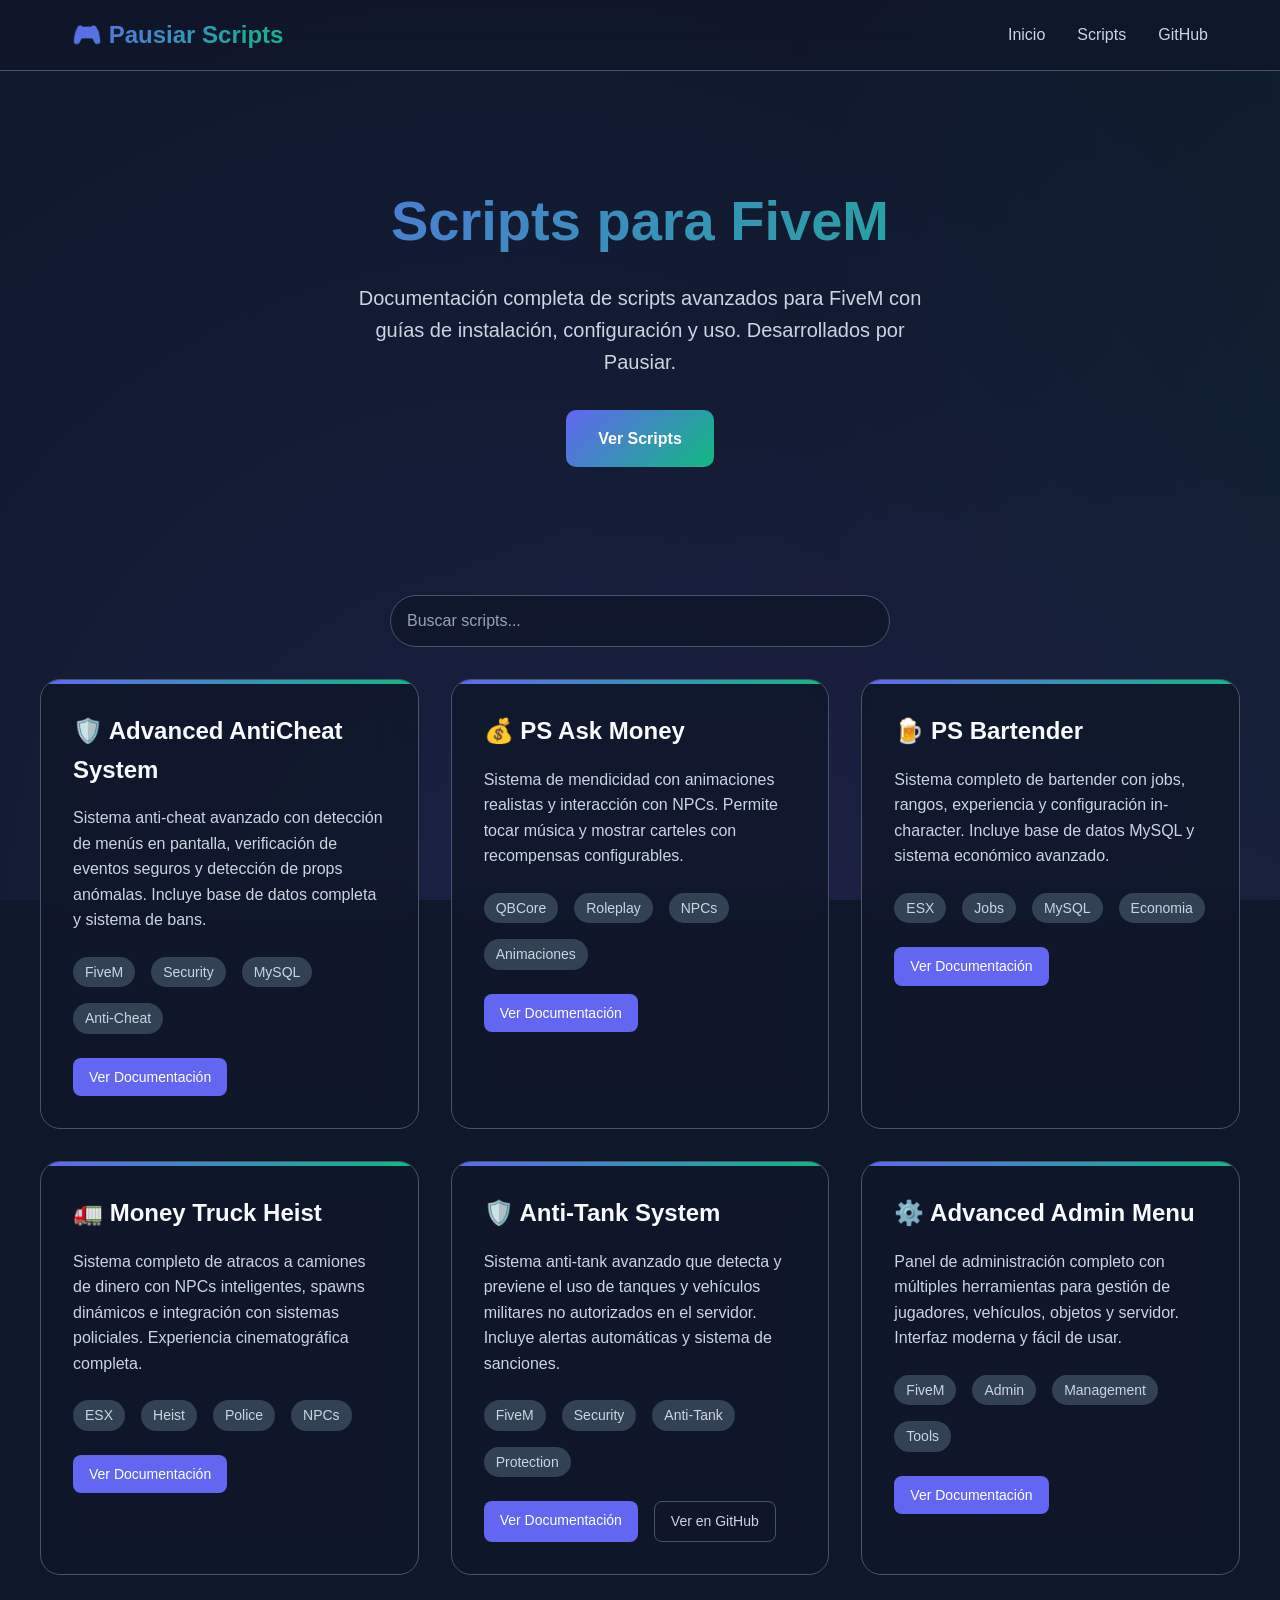
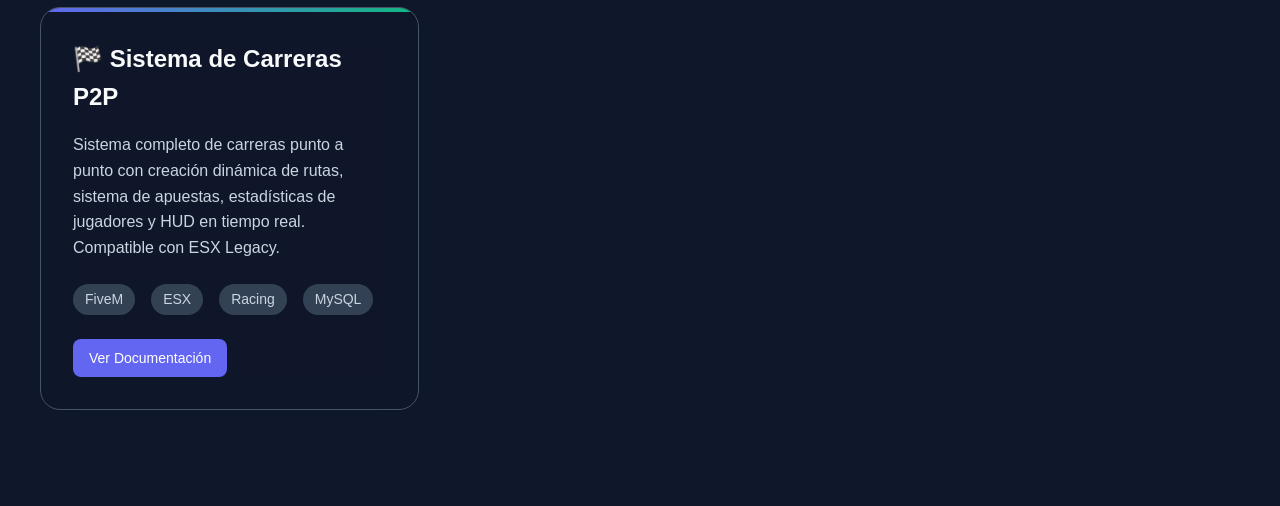
==== index.html @ 1ea971ee "Update index.html" ====
<!DOCTYPE html>
<html lang="es">
<head>
    <meta charset="UTF-8">
    <meta name="viewport" content="width=device-width, initial-scale=1.0">
    <title>Pausiar Scripts - Documentación</title>
    <style>
        * {
            margin: 0;
            padding: 0;
            box-sizing: border-box;
        }

        :root {
            --primary: #6366f1;
            --primary-dark: #4f46e5;
            --secondary: #10b981;
            --dark: #0f172a;
            --dark-secondary: #1e293b;
            --dark-tertiary: #334155;
            --text-primary: #f8fafc;
            --text-secondary: #cbd5e1;
            --text-muted: #94a3b8;
            --border: #475569;
            --glass-bg: rgba(15, 23, 42, 0.8);
            --gradient: linear-gradient(135deg, var(--primary), var(--secondary));
        }

        body {
            font-family: 'Inter', -apple-system, BlinkMacSystemFont, sans-serif;
            background: var(--dark);
            color: var(--text-primary);
            line-height: 1.6;
            overflow-x: hidden;
        }

        .bg-animation {
            position: fixed;
            top: 0;
            left: 0;
            width: 100%;
            height: 100%;
            z-index: -1;
            background: var(--dark);
            overflow: hidden;
        }

        .bg-animation::before {
            content: '';
            position: absolute;
            width: 200%;
            height: 200%;
            background: radial-gradient(circle at 20% 50%, rgba(99, 102, 241, 0.1) 0%, transparent 50%),
                        radial-gradient(circle at 80% 20%, rgba(16, 185, 129, 0.1) 0%, transparent 50%),
                        radial-gradient(circle at 40% 80%, rgba(168, 85, 247, 0.1) 0%, transparent 50%);
            animation: float 20s ease-in-out infinite;
        }

        @keyframes float {
            0%, 100% { transform: translateY(0px) rotate(0deg); }
            50% { transform: translateY(-20px) rotate(180deg); }
        }

        .header {
            position: fixed;
            top: 0;
            left: 0;
            right: 0;
            background: var(--glass-bg);
            backdrop-filter: blur(20px);
            border-bottom: 1px solid var(--border);
            z-index: 1000;
            padding: 1rem 0;
        }

        .nav {
            max-width: 1200px;
            margin: 0 auto;
            display: flex;
            justify-content: space-between;
            align-items: center;
            padding: 0 2rem;
        }

        .logo {
            font-size: 1.5rem;
            font-weight: 700;
            background: var(--gradient);
            -webkit-background-clip: text;
            -webkit-text-fill-color: transparent;
            background-clip: text;
        }

        .nav-links {
            display: flex;
            gap: 2rem;
            list-style: none;
        }

        .nav-links a {
            color: var(--text-secondary);
            text-decoration: none;
            transition: color 0.3s ease;
            position: relative;
        }

        .nav-links a:hover {
            color: var(--text-primary);
        }

        .nav-links a::after {
            content: '';
            position: absolute;
            bottom: -5px;
            left: 0;
            width: 0;
            height: 2px;
            background: var(--gradient);
            transition: width 0.3s ease;
        }

        .nav-links a:hover::after {
            width: 100%;
        }

        .main {
            margin-top: 80px;
            padding: 2rem;
        }

        .container {
            max-width: 1200px;
            margin: 0 auto;
        }

        .hero {
            text-align: center;
            padding: 4rem 0;
            margin-bottom: 4rem;
        }

        .hero h1 {
            font-size: 3.5rem;
            font-weight: 800;
            margin-bottom: 1rem;
            background: var(--gradient);
            -webkit-background-clip: text;
            -webkit-text-fill-color: transparent;
            background-clip: text;
            animation: fadeInUp 1s ease;
        }

        .hero p {
            font-size: 1.25rem;
            color: var(--text-secondary);
            max-width: 600px;
            margin: 0 auto 2rem;
            animation: fadeInUp 1s ease 0.2s both;
        }

        .cta-button {
            display: inline-block;
            padding: 1rem 2rem;
            background: var(--gradient);
            color: white;
            text-decoration: none;
            border-radius: 10px;
            font-weight: 600;
            transition: transform 0.3s ease, box-shadow 0.3s ease;
            animation: fadeInUp 1s ease 0.4s both;
        }

        .cta-button:hover {
            transform: translateY(-2px);
            box-shadow: 0 20px 40px rgba(99, 102, 241, 0.3);
        }

        @keyframes fadeInUp {
            from {
                opacity: 0;
                transform: translateY(30px);
            }
            to {
                opacity: 1;
                transform: translateY(0);
            }
        }

        .search-container {
            margin: 2rem 0;
            display: flex;
            justify-content: center;
        }

        .search-box {
            width: 100%;
            max-width: 500px;
            padding: 1rem;
            background: var(--glass-bg);
            border: 1px solid var(--border);
            border-radius: 50px;
            color: var(--text-primary);
            font-size: 1rem;
            backdrop-filter: blur(20px);
        }

        .search-box::placeholder {
            color: var(--text-muted);
        }

        .search-box:focus {
            outline: none;
            border-color: var(--primary);
            box-shadow: 0 0 0 3px rgba(99, 102, 241, 0.1);
        }

        .scripts-grid {
            display: grid;
            grid-template-columns: repeat(auto-fit, minmax(350px, 1fr));
            gap: 2rem;
            margin-bottom: 4rem;
        }

        .script-card {
            background: var(--glass-bg);
            backdrop-filter: blur(20px);
            border: 1px solid var(--border);
            border-radius: 20px;
            padding: 2rem;
            transition: transform 0.3s ease, box-shadow 0.3s ease;
            position: relative;
            overflow: hidden;
        }

        .script-card::before {
            content: '';
            position: absolute;
            top: 0;
            left: 0;
            right: 0;
            height: 4px;
            background: var(--gradient);
        }

        .script-card:hover {
            transform: translateY(-10px);
            box-shadow: 0 25px 50px rgba(0, 0, 0, 0.3);
        }

        .script-card h3 {
            font-size: 1.5rem;
            margin-bottom: 1rem;
            color: var(--text-primary);
        }

        .script-card p {
            color: var(--text-secondary);
            margin-bottom: 1.5rem;
        }

        .script-meta {
            display: flex;
            gap: 1rem;
            margin-bottom: 1.5rem;
            flex-wrap: wrap;
        }

        .tag {
            padding: 0.25rem 0.75rem;
            background: var(--dark-tertiary);
            color: var(--text-secondary);
            border-radius: 20px;
            font-size: 0.875rem;
        }

        .script-actions {
            display: flex;
            gap: 1rem;
            flex-wrap: wrap;
        }

        .btn {
            padding: 0.5rem 1rem;
            border-radius: 8px;
            text-decoration: none;
            font-weight: 500;
            transition: all 0.3s ease;
            border: none;
            cursor: pointer;
            font-size: 0.875rem;
            text-align: center;
        }

        .btn-primary {
            background: var(--primary);
            color: white;
        }

        .btn-primary:hover {
            background: var(--primary-dark);
        }

        .btn-secondary {
            background: transparent;
            color: var(--text-secondary);
            border: 1px solid var(--border);
        }

        .btn-secondary:hover {
            background: var(--dark-tertiary);
            color: var(--text-primary);
        }

        @media (max-width: 768px) {
            .nav-links {
                display: none;
            }
            
            .hero h1 {
                font-size: 2.5rem;
            }
            
            .scripts-grid {
                grid-template-columns: 1fr;
            }
            
            .script-actions {
                flex-direction: column;
            }
        }
    </style>
</head>
<body>
    <div class="bg-animation"></div>
    
    <header class="header">
        <nav class="nav">
            <div class="logo">🎮 Pausiar Scripts</div>
            <ul class="nav-links">
                <li><a href="#inicio">Inicio</a></li>
                <li><a href="#scripts">Scripts</a></li>
                <li><a href="https://github.com/Pausiar">GitHub</a></li>
            </ul>
        </nav>
    </header>

    <main class="main">
        <div class="container">
            <section class="hero" id="inicio">
                <h1>Scripts para FiveM</h1>
                <p>Documentación completa de scripts avanzados para FiveM con guías de instalación, configuración y uso. Desarrollados por Pausiar.</p>
                <a href="#scripts" class="cta-button">Ver Scripts</a>
            </section>

            <div class="search-container">
                <input type="text" class="search-box" placeholder="Buscar scripts..." id="searchBox">
            </div>

            <section class="scripts-grid" id="scripts">
                <!-- Advanced AntiCheat -->
                <div class="script-card" data-tags="fivem anticheat security lua">
                    <h3>🛡️ Advanced AntiCheat System</h3>
                    <p>Sistema anti-cheat avanzado con detección de menús en pantalla, verificación de eventos seguros y detección de props anómalas. Incluye base de datos completa y sistema de bans.</p>
                    <div class="script-meta">
                        <span class="tag">FiveM</span>
                        <span class="tag">Security</span>
                        <span class="tag">MySQL</span>
                        <span class="tag">Anti-Cheat</span>
                    </div>
                    <div class="script-actions">
                        <a href="anticheat.html" class="btn btn-primary">Ver Documentación</a>
                    </div>
                </div>

                <!-- PS Ask Money -->
                <div class="script-card" data-tags="fivem qbcore roleplay mendigar">
                    <h3>💰 PS Ask Money</h3>
                    <p>Sistema de mendicidad con animaciones realistas y interacción con NPCs. Permite tocar música y mostrar carteles con recompensas configurables.</p>
                    <div class="script-meta">
                        <span class="tag">QBCore</span>
                        <span class="tag">Roleplay</span>
                        <span class="tag">NPCs</span>
                        <span class="tag">Animaciones</span>
                    </div>
                    <div class="script-actions">
                        <a href="askmoney.html" class="btn btn-primary">Ver Documentación</a>
                    </div>
                </div>

                <!-- PS Bartender -->
                <div class="script-card" data-tags="fivem esx job bartender mysql">
                    <h3>🍺 PS Bartender</h3>
                    <p>Sistema completo de bartender con jobs, rangos, experiencia y configuración in-character. Incluye base de datos MySQL y sistema económico avanzado.</p>
                    <div class="script-meta">
                        <span class="tag">ESX</span>
                        <span class="tag">Jobs</span>
                        <span class="tag">MySQL</span>
                        <span class="tag">Economia</span>
                    </div>
                    <div class="script-actions">
                        <a href="bartender.html" class="btn btn-primary">Ver Documentación</a>
                    </div>
                </div>

                <!-- Money Truck Heist -->
                <div class="script-card" data-tags="fivem esx heist robbery police">
                    <h3>🚛 Money Truck Heist</h3>
                    <p>Sistema completo de atracos a camiones de dinero con NPCs inteligentes, spawns dinámicos e integración con sistemas policiales. Experiencia cinematográfica completa.</p>
                    <div class="script-meta">
                        <span class="tag">ESX</span>
                        <span class="tag">Heist</span>
                        <span class="tag">Police</span>
                        <span class="tag">NPCs</span>
                    </div>
                    <div class="script-actions">
                        <a href="moneytruck.html" class="btn btn-primary">Ver Documentación</a>
                    </div>
                </div>

                <!-- Anti-Tank System -->
                <div class="script-card" data-tags="fivem anticheat tank security">
                    <h3>🛡️ Anti-Tank System</h3>
                    <p>Sistema anti-tank avanzado que detecta y previene el uso de tanques y vehículos militares no autorizados en el servidor. Incluye alertas automáticas y sistema de sanciones.</p>
                    <div class="script-meta">
                        <span class="tag">FiveM</span>
                        <span class="tag">Security</span>
                        <span class="tag">Anti-Tank</span>
                        <span class="tag">Protection</span>
                    </div>
                    <div class="script-actions">
                        <a href="antitank.html" class="btn btn-primary">Ver Documentación</a>
                        <a href="https://github.com/Pausiar/ps_antitank" class="btn btn-secondary">Ver en GitHub</a>
                    </div>
                </div>

                <!-- Admin Menu -->
                <div class="script-card" data-tags="fivem admin menu management">
                    <h3>⚙️ Advanced Admin Menu</h3>
                    <p>Panel de administración completo con múltiples herramientas para gestión de jugadores, vehículos, objetos y servidor. Interfaz moderna y fácil de usar.</p>
                    <div class="script-meta">
                        <span class="tag">FiveM</span>
                        <span class="tag">Admin</span>
                        <span class="tag">Management</span>
                        <span class="tag">Tools</span>
                    </div>
                    <div class="script-actions">
                        <a href="adminmenu.html" class="btn btn-primary">Ver Documentación</a>
                    </div>
                </div>

                <!-- Sistema de Carreras P2P -->
                <div class="script-card" data-tags="fivem carreras racing esx lua mysql">
                    <h3>🏁 Sistema de Carreras P2P</h3>
                    <p>Sistema completo de carreras punto a punto con creación dinámica de rutas, sistema de apuestas, estadísticas de jugadores y HUD en tiempo real. Compatible con ESX Legacy.</p>
                    <div class="script-meta">
                        <span class="tag">FiveM</span>
                        <span class="tag">ESX</span>
                        <span class="tag">Racing</span>
                        <span class="tag">MySQL</span>
                    </div>
                    <div class="script-actions">
                        <a href="race.html" class="btn btn-primary">Ver Documentación</a>
                    </div>
                </div>
            </section>
        </div>
    </main>

    <script>
        // Función de búsqueda
        document.getElementById('searchBox').addEventListener('input', function(e) {
            const searchTerm = e.target.value.toLowerCase();
            const cards = document.querySelectorAll('.script-card');
            
            cards.forEach(card => {
                const title = card.querySelector('h3').textContent.toLowerCase();
                const description = card.querySelector('p').textContent.toLowerCase();
                const tags = card.dataset.tags.toLowerCase();
                
                if (title.includes(searchTerm) || description.includes(searchTerm) || tags.includes(searchTerm)) {
                    card.style.display = 'block';
                } else {
                    card.style.display = 'none';
                }
            });
        });

        // Smooth scrolling para enlaces internos
        document.querySelectorAll('a[href^="#"]').forEach(anchor => {
            anchor.addEventListener('click', function (e) {
                e.preventDefault();
                const target = document.querySelector(this.getAttribute('href'));
                if (target) {
                    target.scrollIntoView({
                        behavior: 'smooth'
                    });
                }
            });
        });
    </script>
</body>
</html>
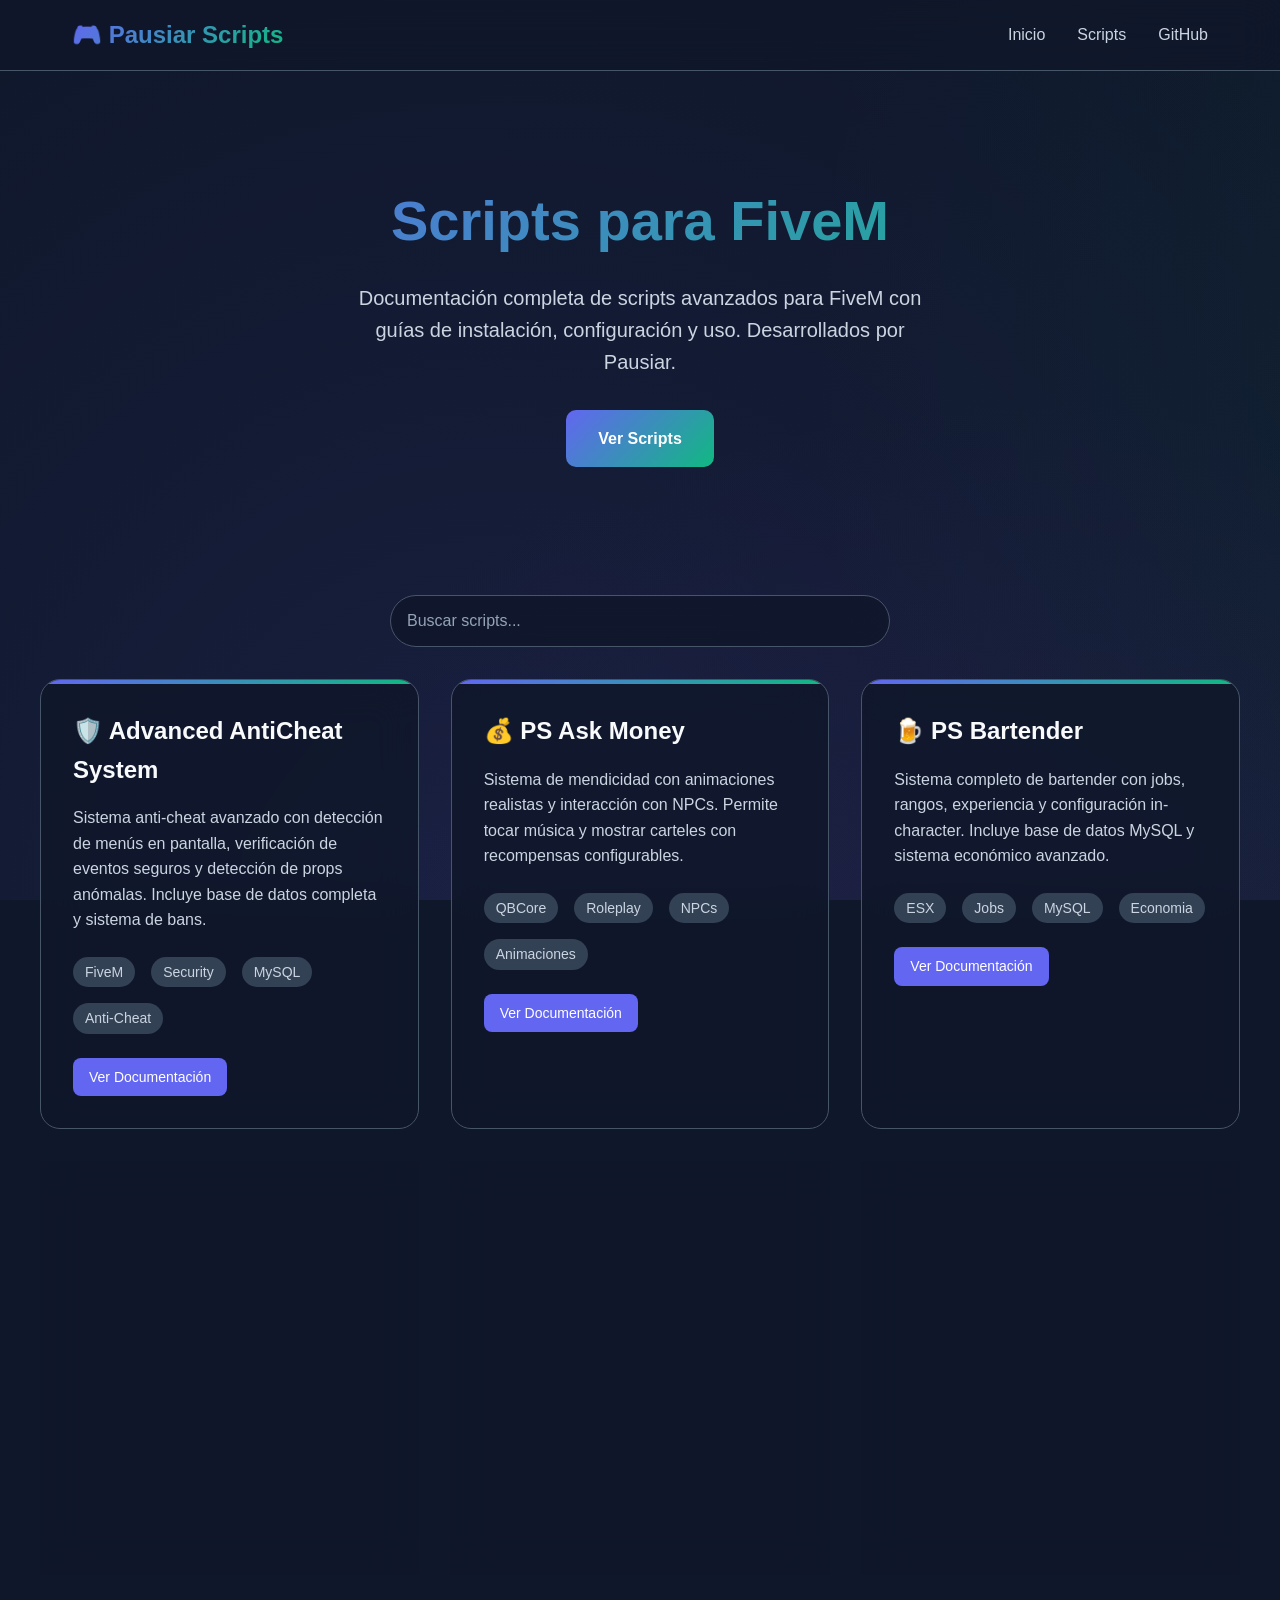
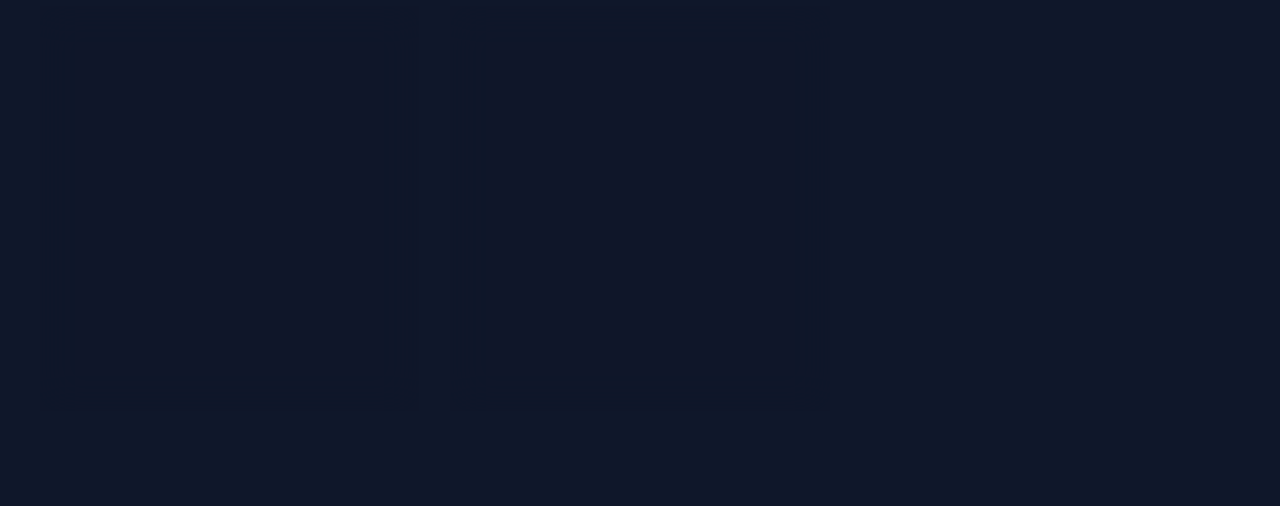
==== commit 3972d420: "Update index.html" ====
--- a/index.html
+++ b/index.html
@@ -414,6 +414,21 @@
                     </div>
                     <div class="script-actions">
                         <a href="moneytruck.html" class="btn btn-primary">Ver Documentación</a>
+                    </div>
+                </div>
+
+                 <!-- Vehicle Rentañ -->
+                <div class="script-card" data-tags="fivem esx heist robbery police">
+                    <h3>🚗 Rental </h3>
+                    <p>Sistema simple de alquiler de vehiculos con sistema para admins</p>
+                    <div class="script-meta">
+                        <span class="tag">ESX</span>
+                        <span class="tag">Rental</span>
+                        <span class="tag">Admin Panel</span>
+                        <span class="tag">NPCs</span>
+                    </div>
+                    <div class="script-actions">
+                        <a href="rental.html" class="btn btn-primary">Ver Documentación</a>
                     </div>
                 </div>
 
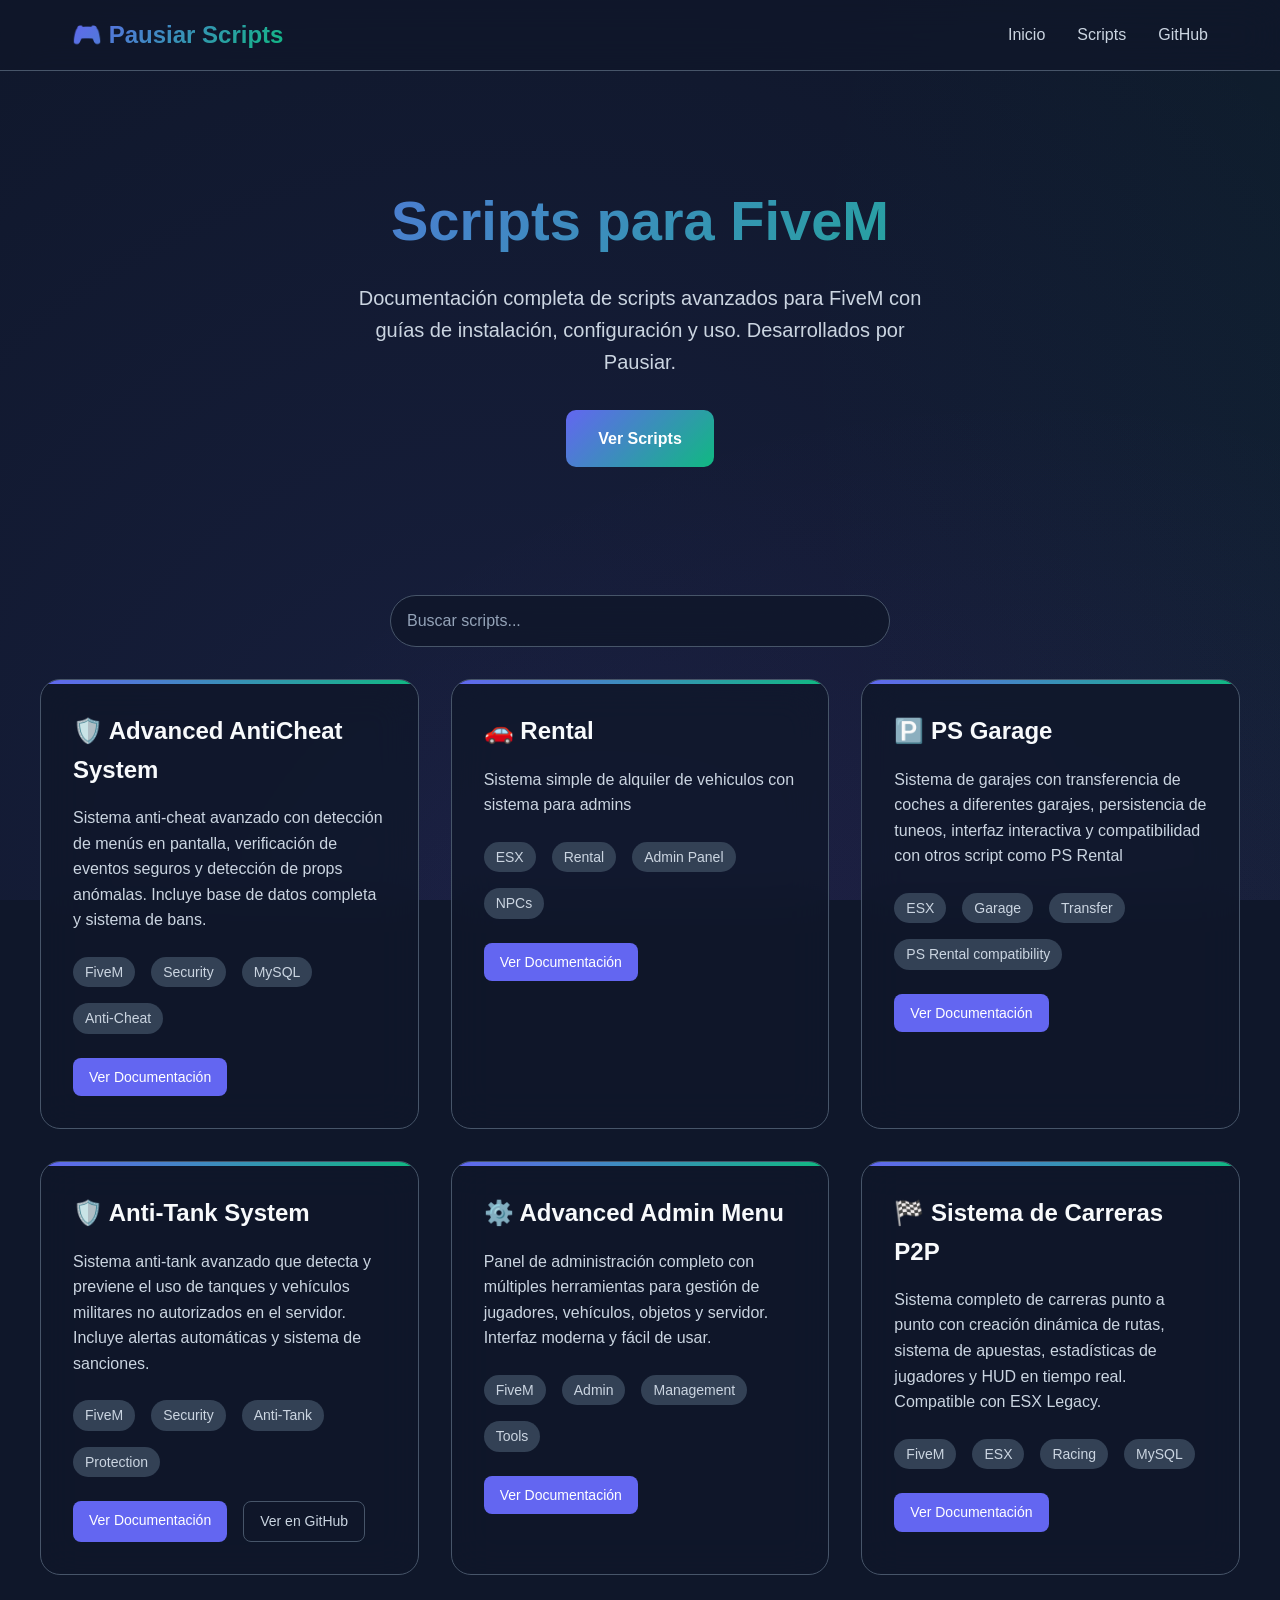
==== commit d00126cc: "Update index.html" ====
--- a/index.html
+++ b/index.html
@@ -372,52 +372,7 @@
                     </div>
                 </div>
 
-                <!-- PS Ask Money -->
-                <div class="script-card" data-tags="fivem qbcore roleplay mendigar">
-                    <h3>💰 PS Ask Money</h3>
-                    <p>Sistema de mendicidad con animaciones realistas y interacción con NPCs. Permite tocar música y mostrar carteles con recompensas configurables.</p>
-                    <div class="script-meta">
-                        <span class="tag">QBCore</span>
-                        <span class="tag">Roleplay</span>
-                        <span class="tag">NPCs</span>
-                        <span class="tag">Animaciones</span>
-                    </div>
-                    <div class="script-actions">
-                        <a href="askmoney.html" class="btn btn-primary">Ver Documentación</a>
-                    </div>
-                </div>
-
-                <!-- PS Bartender -->
-                <div class="script-card" data-tags="fivem esx job bartender mysql">
-                    <h3>🍺 PS Bartender</h3>
-                    <p>Sistema completo de bartender con jobs, rangos, experiencia y configuración in-character. Incluye base de datos MySQL y sistema económico avanzado.</p>
-                    <div class="script-meta">
-                        <span class="tag">ESX</span>
-                        <span class="tag">Jobs</span>
-                        <span class="tag">MySQL</span>
-                        <span class="tag">Economia</span>
-                    </div>
-                    <div class="script-actions">
-                        <a href="bartender.html" class="btn btn-primary">Ver Documentación</a>
-                    </div>
-                </div>
-
-                <!-- Money Truck Heist -->
-                <div class="script-card" data-tags="fivem esx heist robbery police">
-                    <h3>🚛 Money Truck Heist</h3>
-                    <p>Sistema completo de atracos a camiones de dinero con NPCs inteligentes, spawns dinámicos e integración con sistemas policiales. Experiencia cinematográfica completa.</p>
-                    <div class="script-meta">
-                        <span class="tag">ESX</span>
-                        <span class="tag">Heist</span>
-                        <span class="tag">Police</span>
-                        <span class="tag">NPCs</span>
-                    </div>
-                    <div class="script-actions">
-                        <a href="moneytruck.html" class="btn btn-primary">Ver Documentación</a>
-                    </div>
-                </div>
-
-                 <!-- Vehicle Rentañ -->
+                 <!-- Vehicle Rental -->
                 <div class="script-card" data-tags="fivem esx heist robbery police">
                     <h3>🚗 Rental </h3>
                     <p>Sistema simple de alquiler de vehiculos con sistema para admins</p>
@@ -429,6 +384,21 @@
                     </div>
                     <div class="script-actions">
                         <a href="rental.html" class="btn btn-primary">Ver Documentación</a>
+                    </div>
+                </div>
+
+                <!-- Garage -->
+                <div class="script-card" data-tags="fivem esx heist robbery police">
+                    <h3>🅿️ PS Garage </h3>
+                    <p>Sistema de garajes con transferencia de coches a diferentes garajes, persistencia de tuneos, interfaz interactiva y compatibilidad con otros script como PS Rental</p>
+                    <div class="script-meta">
+                        <span class="tag">ESX</span>
+                        <span class="tag">Garage</span>
+                        <span class="tag">Transfer</span>
+                        <span class="tag">PS Rental compatibility</span>
+                    </div>
+                    <div class="script-actions">
+                        <a href="garage.html" class="btn btn-primary">Ver Documentación</a>
                     </div>
                 </div>
 
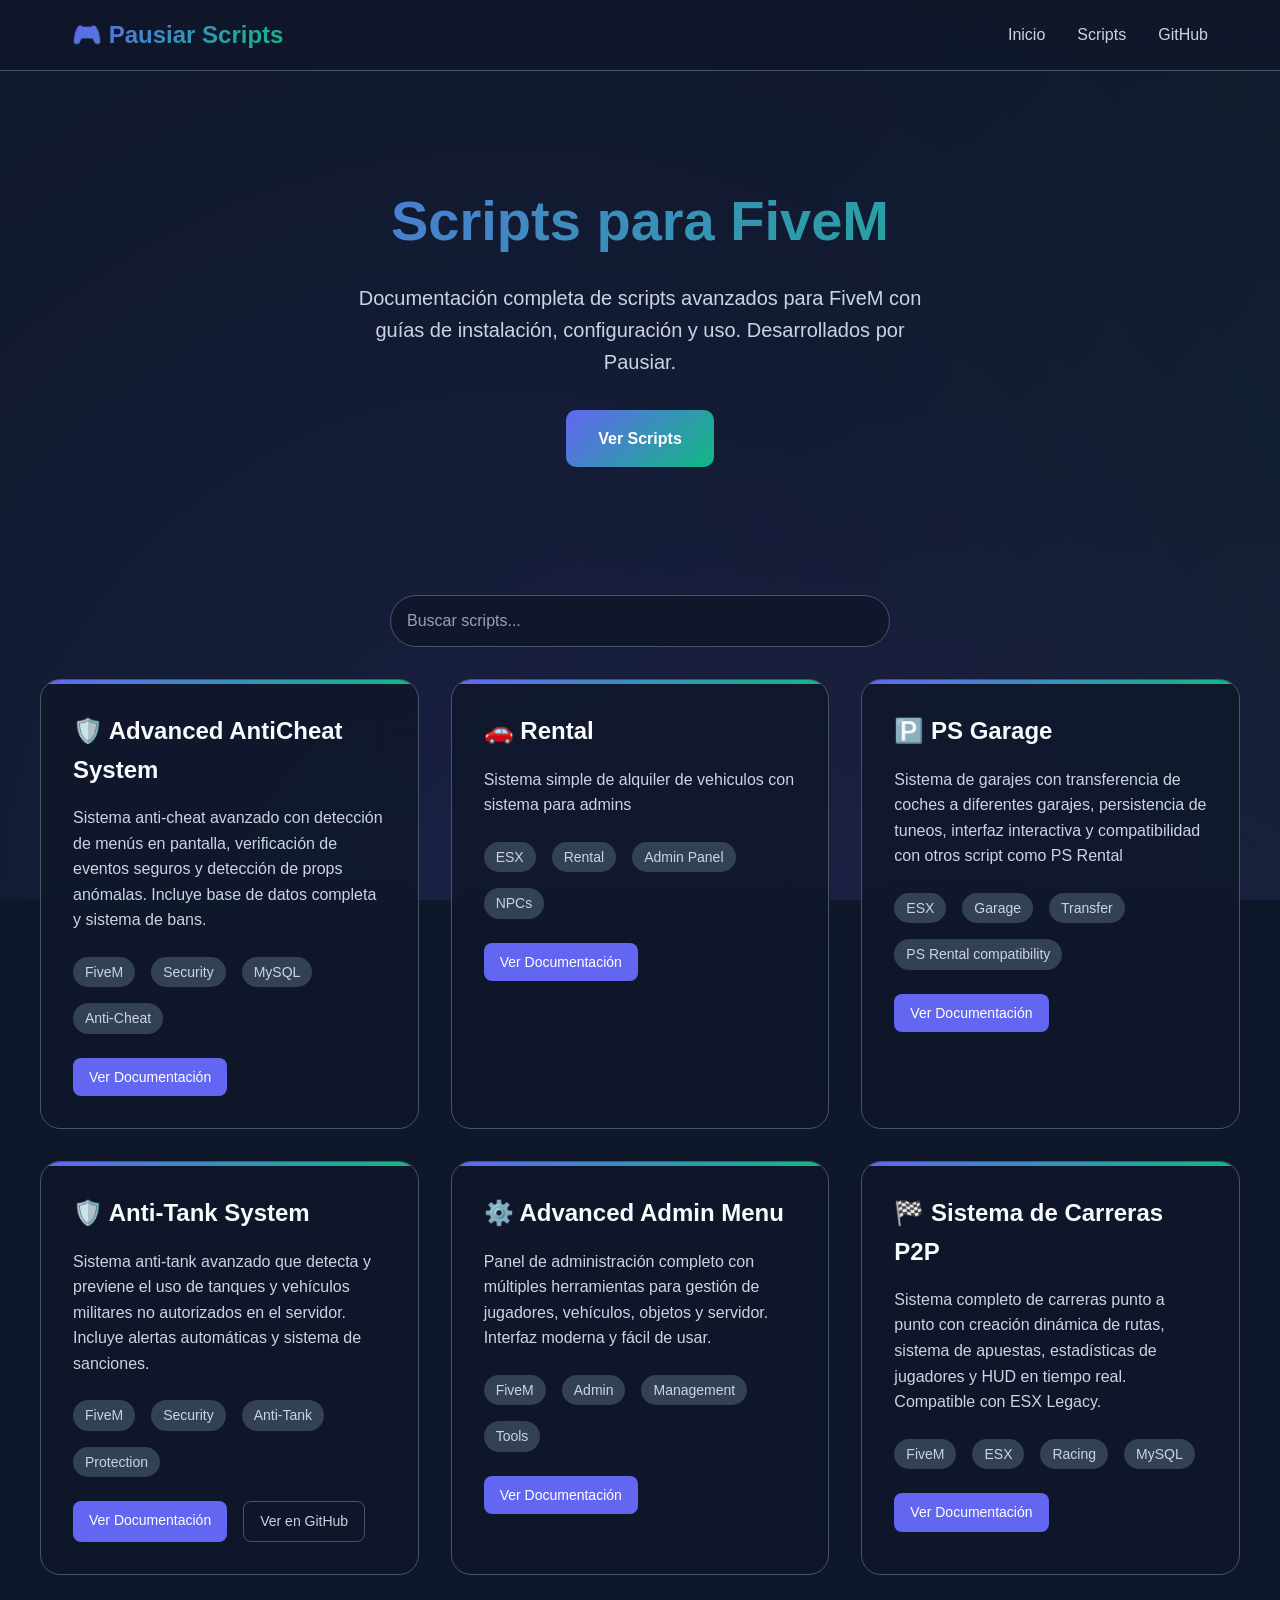
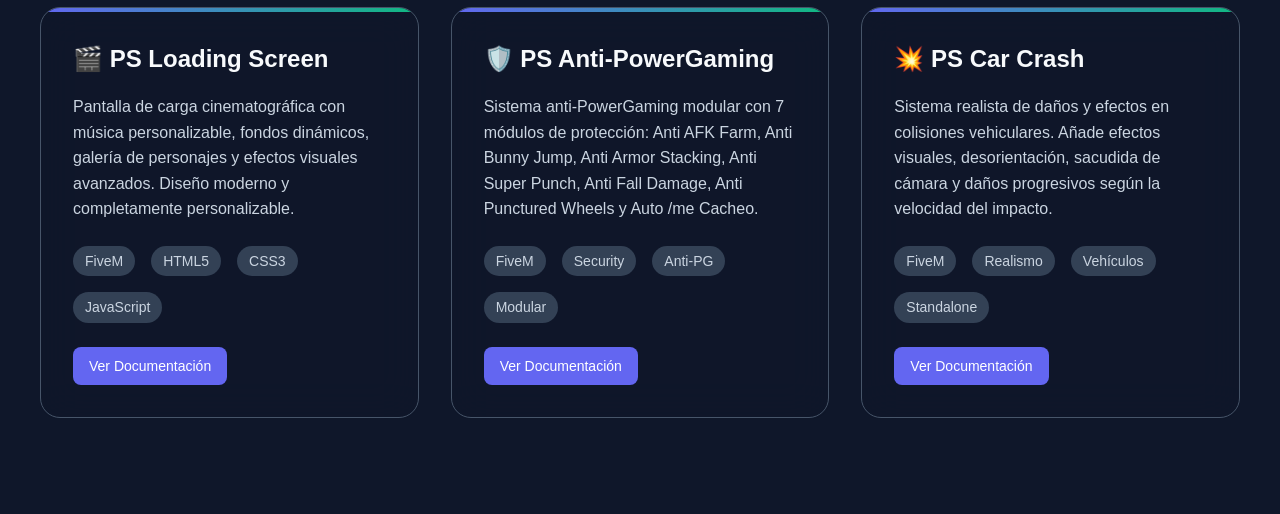
==== commit 1b4b52ad: "Add showcase videos and new scripts documentation: PS Loading Screen, PS Anti-PG, and PS Car Crash" ====
--- a/index.html
+++ b/index.html
@@ -445,6 +445,51 @@
                     </div>
                     <div class="script-actions">
                         <a href="race.html" class="btn btn-primary">Ver Documentación</a>
+                    </div>
+                </div>
+
+                <!-- Loading Screen -->
+                <div class="script-card" data-tags="fivem loading screen ui html css javascript">
+                    <h3>🎬 PS Loading Screen</h3>
+                    <p>Pantalla de carga cinematográfica con música personalizable, fondos dinámicos, galería de personajes y efectos visuales avanzados. Diseño moderno y completamente personalizable.</p>
+                    <div class="script-meta">
+                        <span class="tag">FiveM</span>
+                        <span class="tag">HTML5</span>
+                        <span class="tag">CSS3</span>
+                        <span class="tag">JavaScript</span>
+                    </div>
+                    <div class="script-actions">
+                        <a href="loadingscreen.html" class="btn btn-primary">Ver Documentación</a>
+                    </div>
+                </div>
+
+                <!-- Anti-PG System -->
+                <div class="script-card" data-tags="fivem antipg powergaming security anticheat protection">
+                    <h3>🛡️ PS Anti-PowerGaming</h3>
+                    <p>Sistema anti-PowerGaming modular con 7 módulos de protección: Anti AFK Farm, Anti Bunny Jump, Anti Armor Stacking, Anti Super Punch, Anti Fall Damage, Anti Punctured Wheels y Auto /me Cacheo.</p>
+                    <div class="script-meta">
+                        <span class="tag">FiveM</span>
+                        <span class="tag">Security</span>
+                        <span class="tag">Anti-PG</span>
+                        <span class="tag">Modular</span>
+                    </div>
+                    <div class="script-actions">
+                        <a href="antipg.html" class="btn btn-primary">Ver Documentación</a>
+                    </div>
+                </div>
+
+                <!-- Car Crash System -->
+                <div class="script-card" data-tags="fivem carcrash collision damage realistic vehicle">
+                    <h3>💥 PS Car Crash</h3>
+                    <p>Sistema realista de daños y efectos en colisiones vehiculares. Añade efectos visuales, desorientación, sacudida de cámara y daños progresivos según la velocidad del impacto.</p>
+                    <div class="script-meta">
+                        <span class="tag">FiveM</span>
+                        <span class="tag">Realismo</span>
+                        <span class="tag">Vehículos</span>
+                        <span class="tag">Standalone</span>
+                    </div>
+                    <div class="script-actions">
+                        <a href="carcrash.html" class="btn btn-primary">Ver Documentación</a>
                     </div>
                 </div>
             </section>
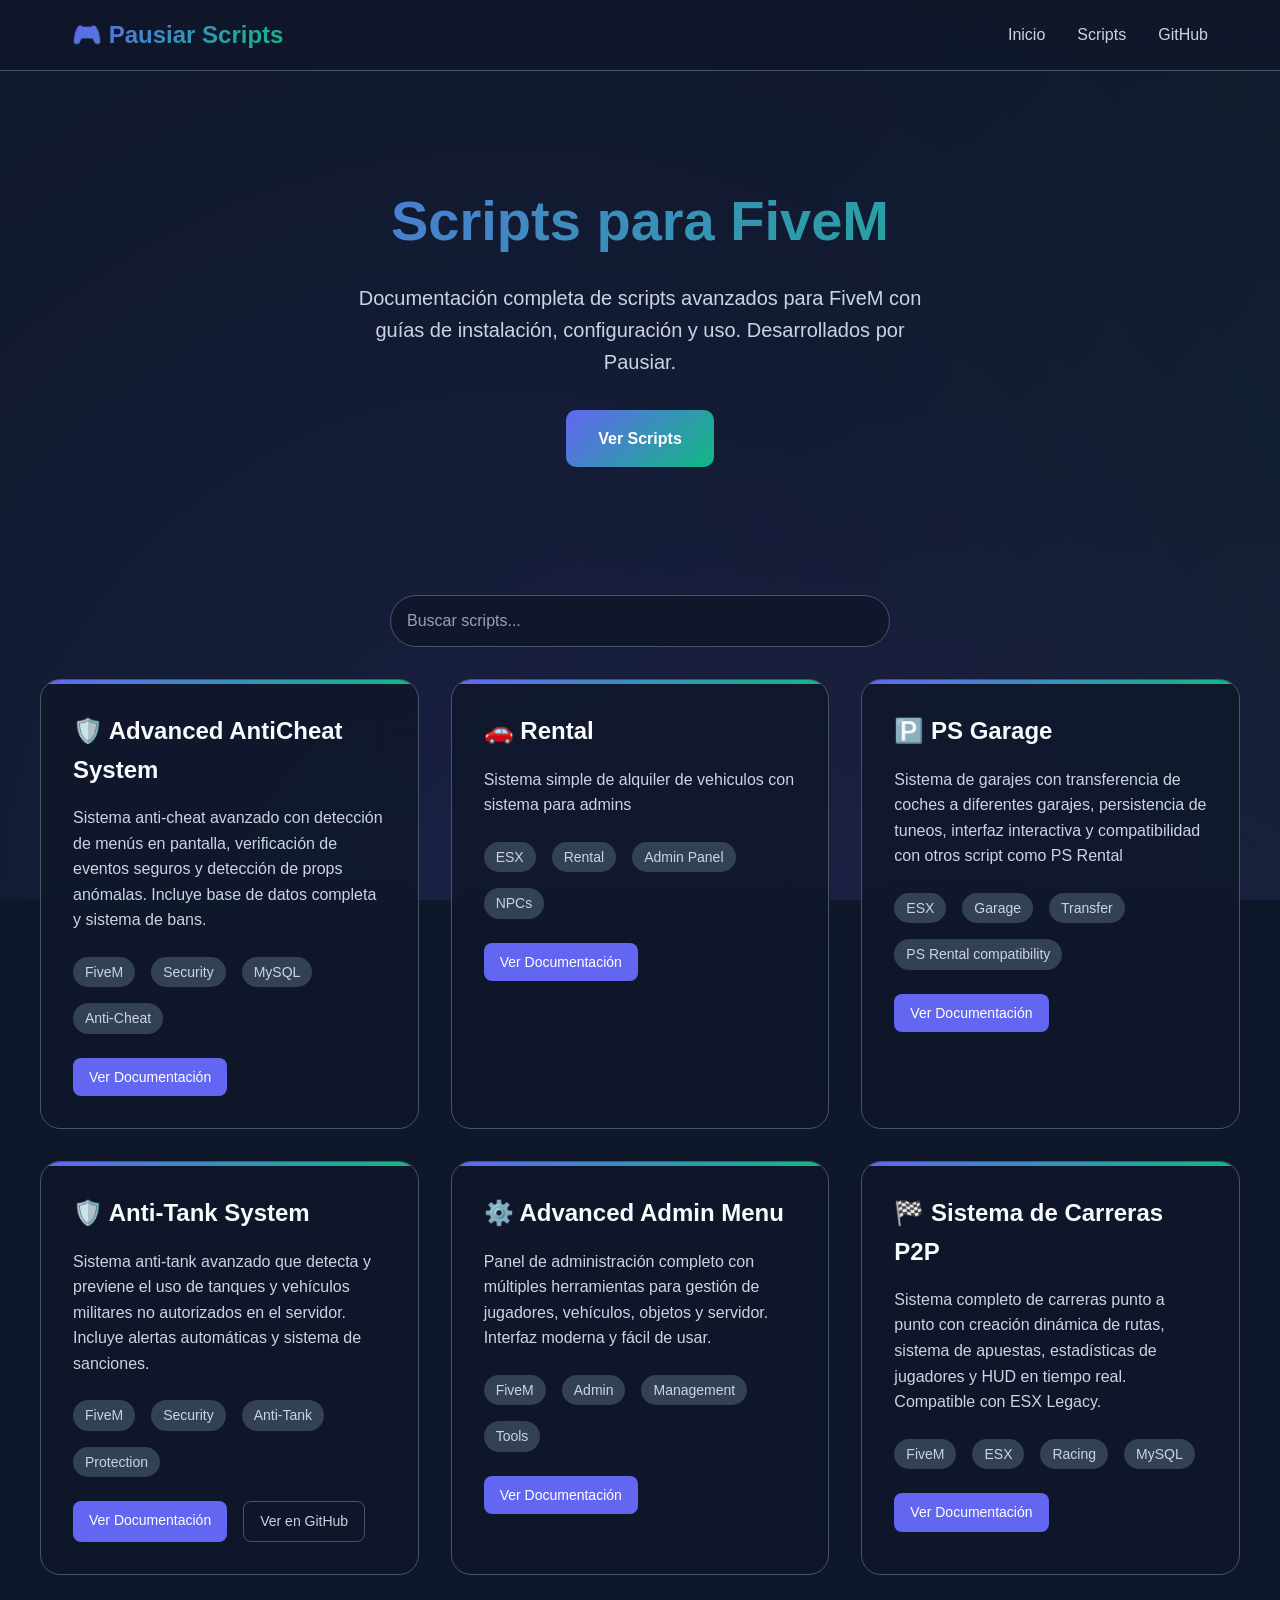
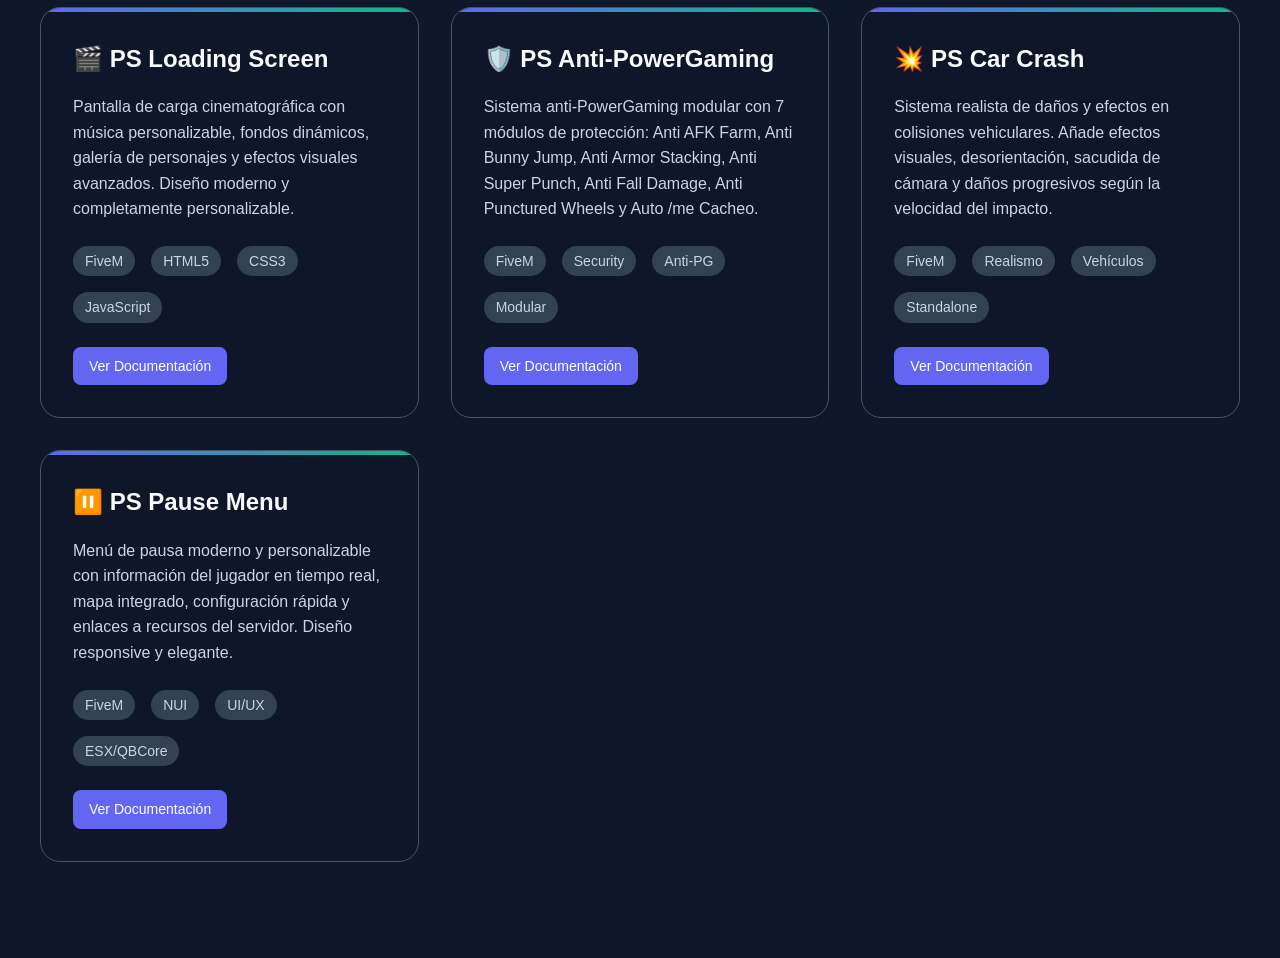
==== commit fd690e32: "Add PS Pause Menu documentation with showcase video" ====
--- a/index.html
+++ b/index.html
@@ -490,6 +490,21 @@
                     </div>
                     <div class="script-actions">
                         <a href="carcrash.html" class="btn btn-primary">Ver Documentación</a>
+                    </div>
+                </div>
+
+                <!-- Pause Menu -->
+                <div class="script-card" data-tags="fivem pausemenu menu ui nui interface hud">
+                    <h3>⏸️ PS Pause Menu</h3>
+                    <p>Menú de pausa moderno y personalizable con información del jugador en tiempo real, mapa integrado, configuración rápida y enlaces a recursos del servidor. Diseño responsive y elegante.</p>
+                    <div class="script-meta">
+                        <span class="tag">FiveM</span>
+                        <span class="tag">NUI</span>
+                        <span class="tag">UI/UX</span>
+                        <span class="tag">ESX/QBCore</span>
+                    </div>
+                    <div class="script-actions">
+                        <a href="pausemenu.html" class="btn btn-primary">Ver Documentación</a>
                     </div>
                 </div>
             </section>
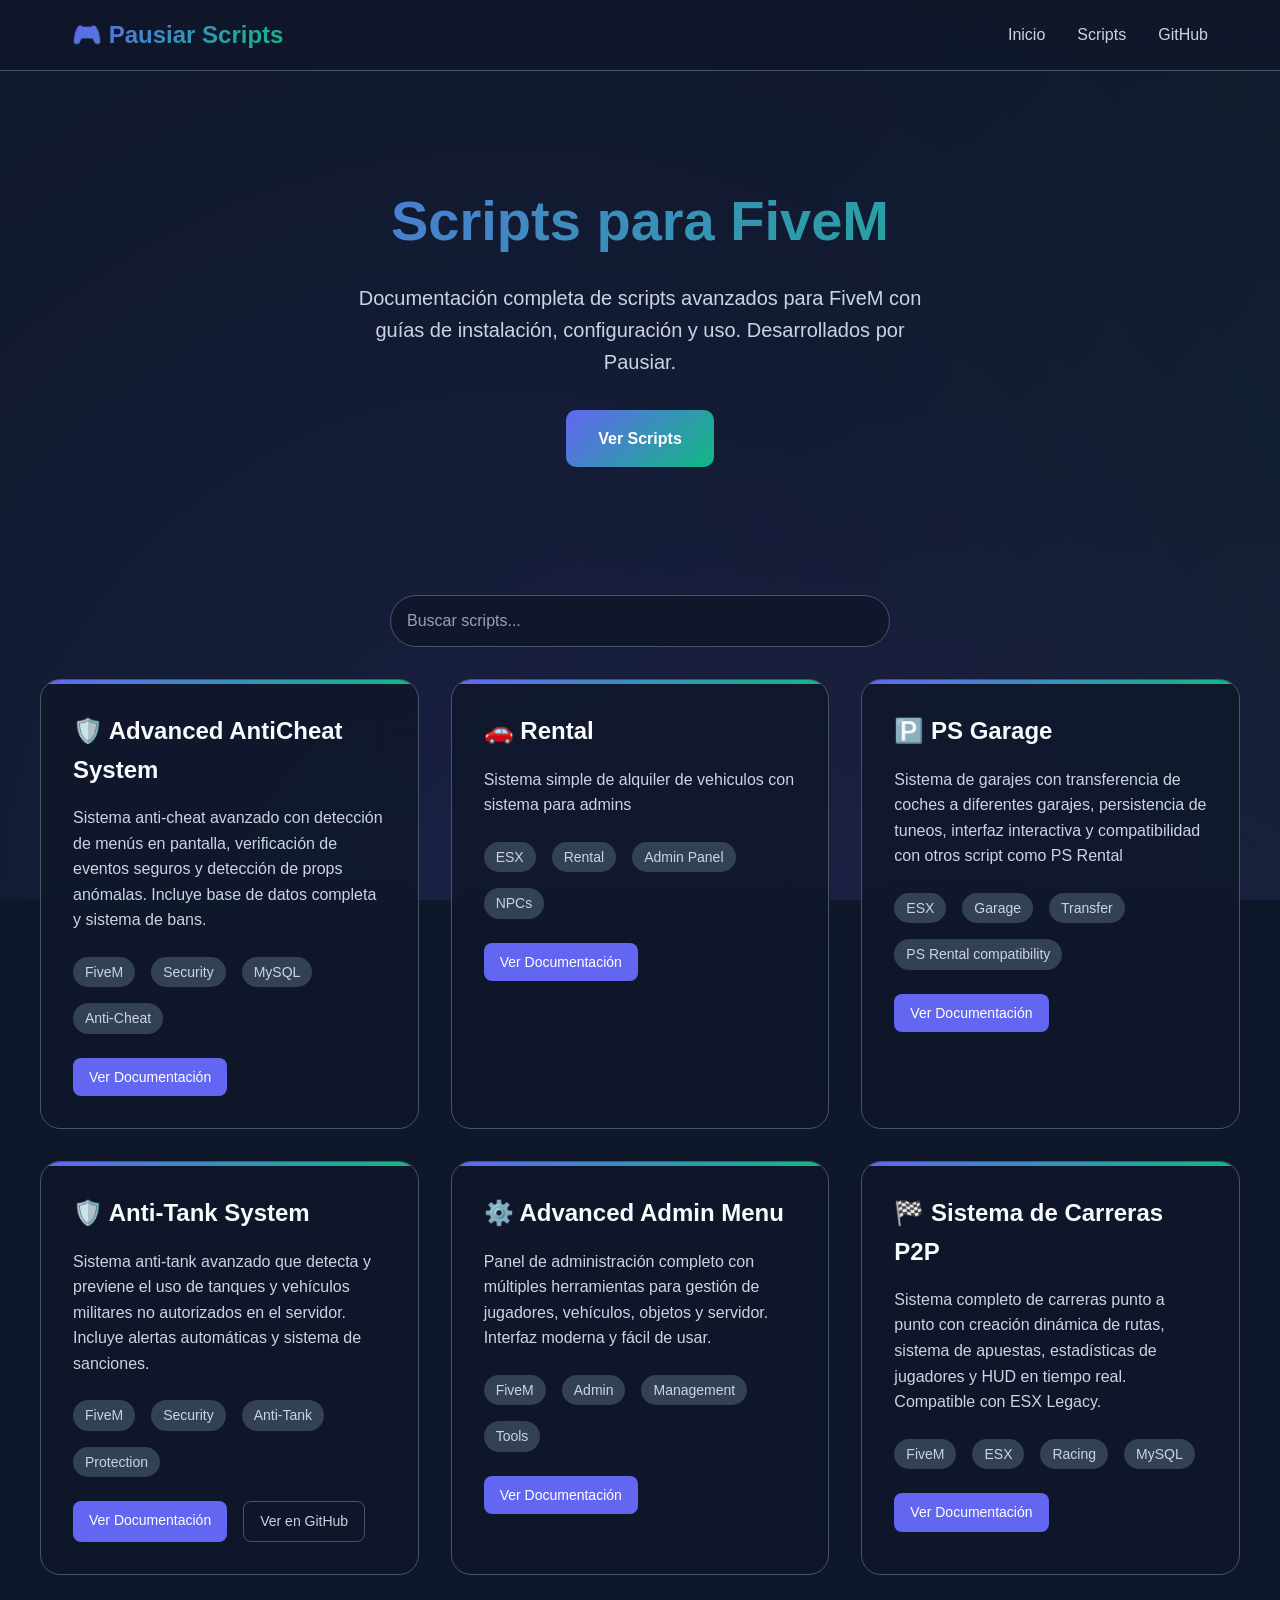
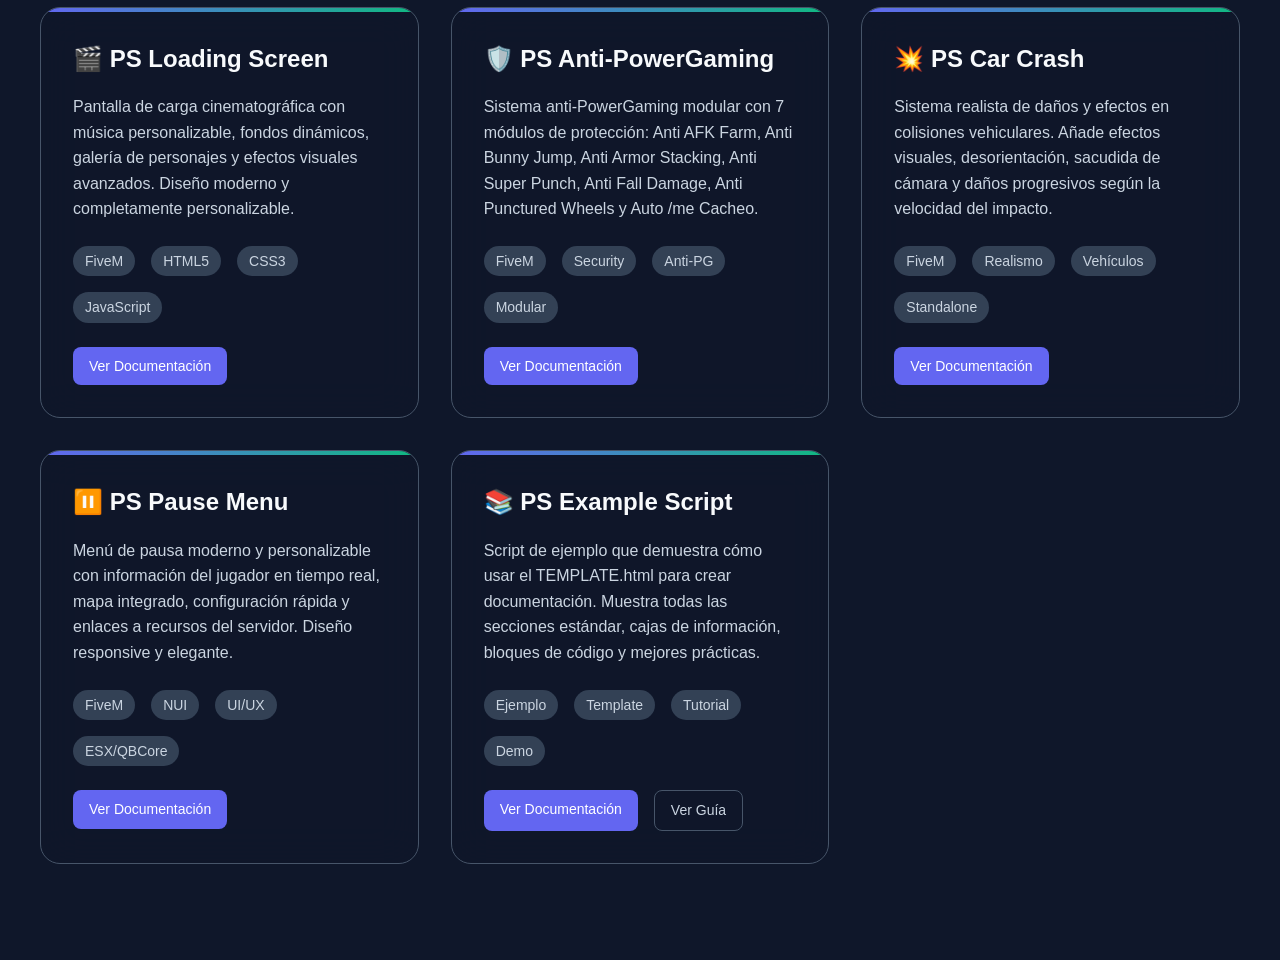
==== commit aa9e64d6: "Add example script documentation demonstrating template usage Co-authored-by: Pausiar <72712838+Paus" ====
--- a/index.html
+++ b/index.html
@@ -505,6 +505,22 @@
                     </div>
                     <div class="script-actions">
                         <a href="pausemenu.html" class="btn btn-primary">Ver Documentación</a>
+                    </div>
+                </div>
+
+                <!-- Example Script (Template Demo) -->
+                <div class="script-card" data-tags="fivem example template demo tutorial guide documentation">
+                    <h3>📚 PS Example Script</h3>
+                    <p>Script de ejemplo que demuestra cómo usar el TEMPLATE.html para crear documentación. Muestra todas las secciones estándar, cajas de información, bloques de código y mejores prácticas.</p>
+                    <div class="script-meta">
+                        <span class="tag">Ejemplo</span>
+                        <span class="tag">Template</span>
+                        <span class="tag">Tutorial</span>
+                        <span class="tag">Demo</span>
+                    </div>
+                    <div class="script-actions">
+                        <a href="example_script.html" class="btn btn-primary">Ver Documentación</a>
+                        <a href="COMO_AGREGAR_DOCUMENTACION.md" class="btn btn-secondary">Ver Guía</a>
                     </div>
                 </div>
             </section>
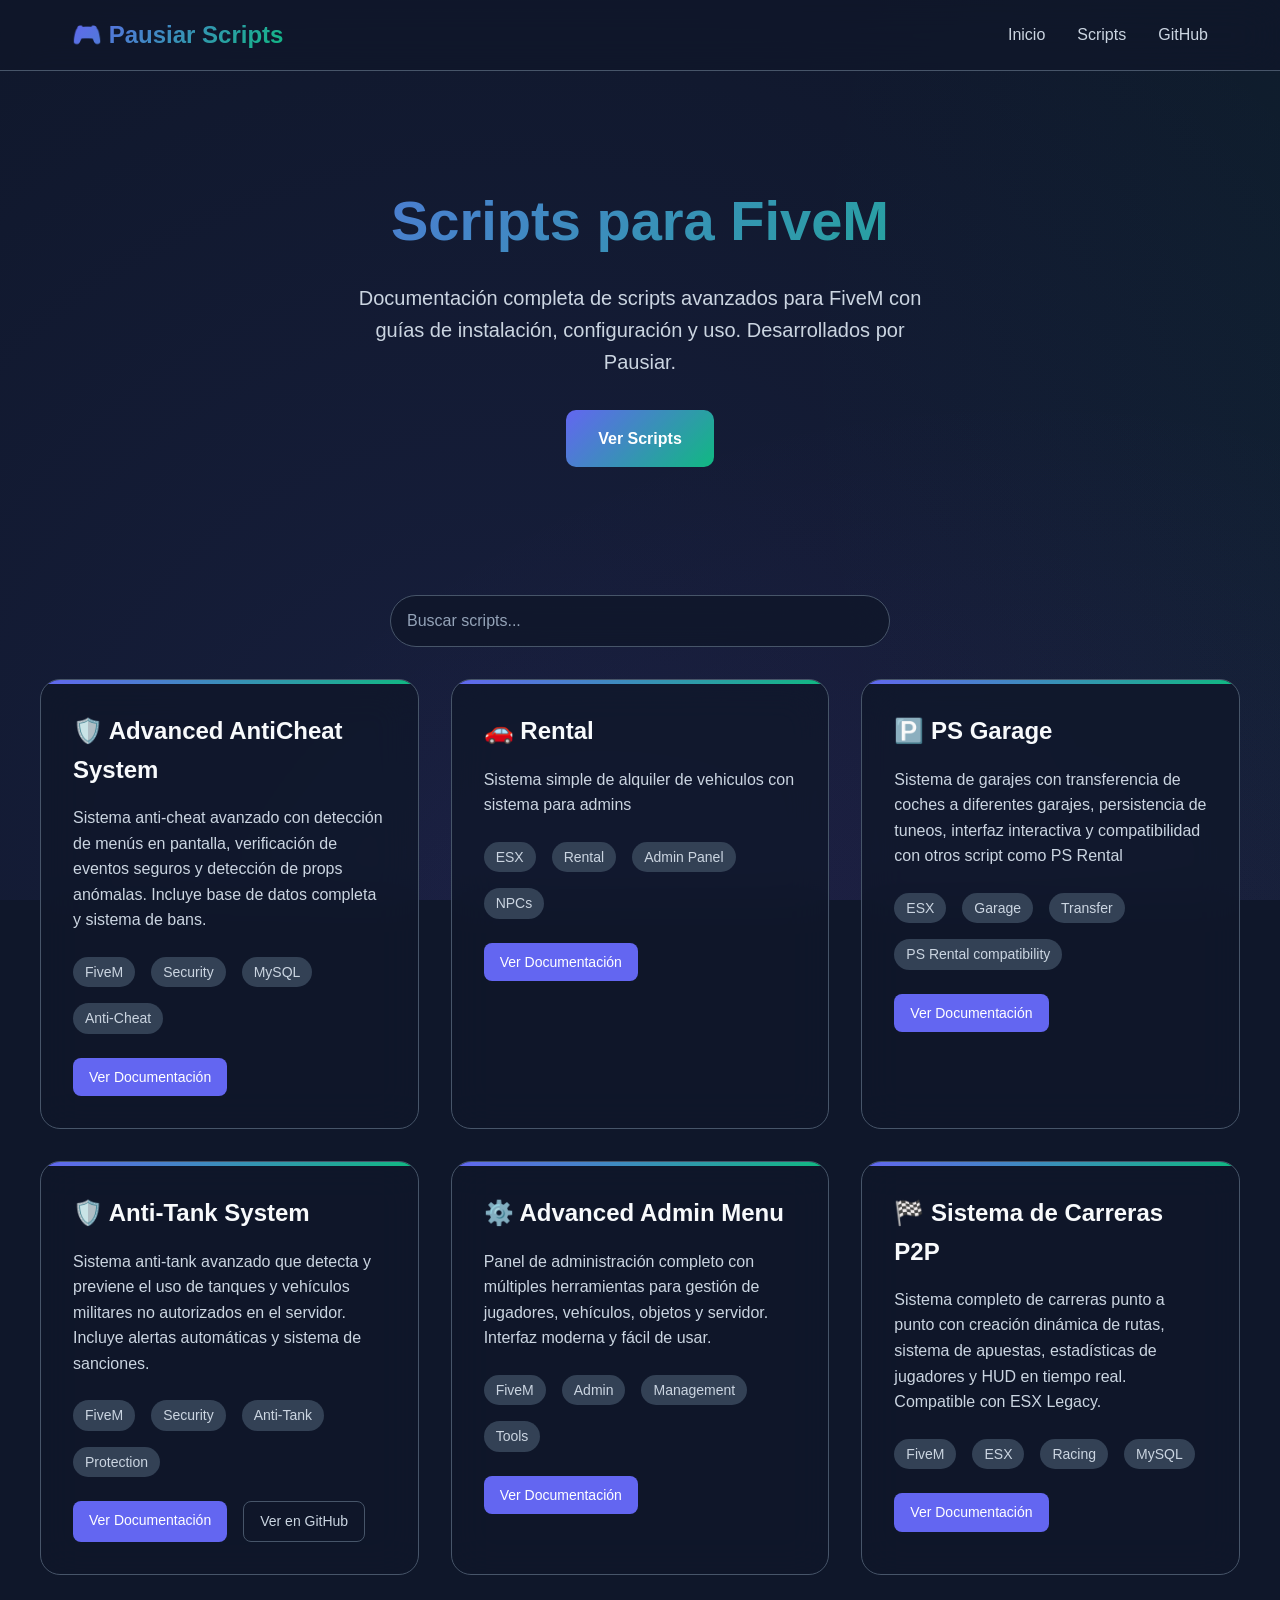
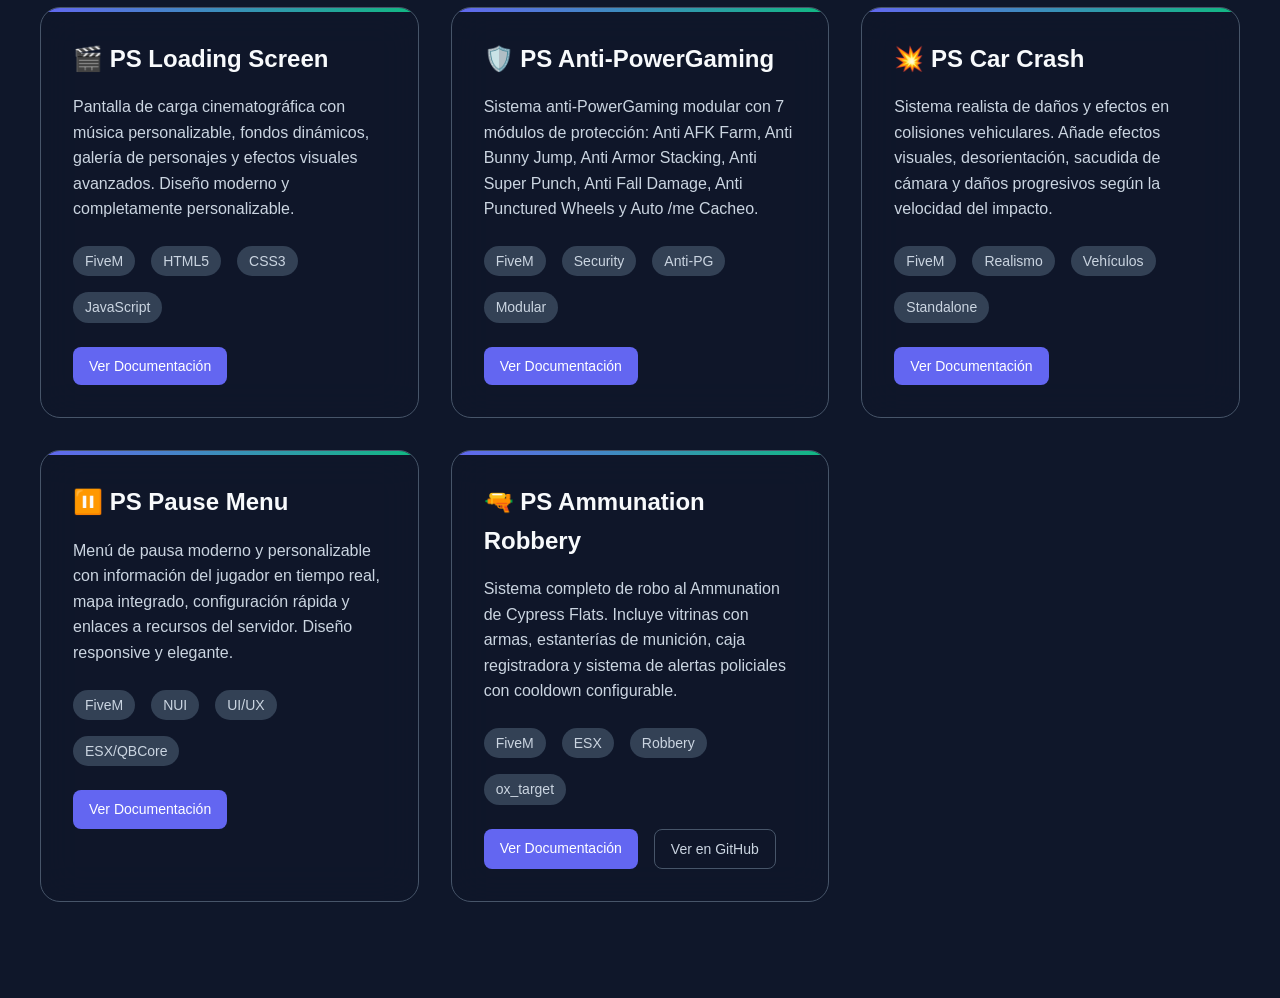
==== commit be8647df: "Add ps_ammurobery documentation and showcase video Co-authored-by: Pausiar <72712838+Pausiar@users.n" ====
--- a/index.html
+++ b/index.html
@@ -508,19 +508,19 @@
                     </div>
                 </div>
 
-                <!-- Example Script (Template Demo) -->
-                <div class="script-card" data-tags="fivem example template demo tutorial guide documentation">
-                    <h3>📚 PS Example Script</h3>
-                    <p>Script de ejemplo que demuestra cómo usar el TEMPLATE.html para crear documentación. Muestra todas las secciones estándar, cajas de información, bloques de código y mejores prácticas.</p>
-                    <div class="script-meta">
-                        <span class="tag">Ejemplo</span>
-                        <span class="tag">Template</span>
-                        <span class="tag">Tutorial</span>
-                        <span class="tag">Demo</span>
-                    </div>
-                    <div class="script-actions">
-                        <a href="example_script.html" class="btn btn-primary">Ver Documentación</a>
-                        <a href="COMO_AGREGAR_DOCUMENTACION.md" class="btn btn-secondary">Ver Guía</a>
+                <!-- Ammunation Robbery -->
+                <div class="script-card" data-tags="fivem esx heist robbery ammunation police lua">
+                    <h3>🔫 PS Ammunation Robbery</h3>
+                    <p>Sistema completo de robo al Ammunation de Cypress Flats. Incluye vitrinas con armas, estanterías de munición, caja registradora y sistema de alertas policiales con cooldown configurable.</p>
+                    <div class="script-meta">
+                        <span class="tag">FiveM</span>
+                        <span class="tag">ESX</span>
+                        <span class="tag">Robbery</span>
+                        <span class="tag">ox_target</span>
+                    </div>
+                    <div class="script-actions">
+                        <a href="ammurobery.html" class="btn btn-primary">Ver Documentación</a>
+                        <a href="https://github.com/Pausiar/ps_ammurobery" class="btn btn-secondary">Ver en GitHub</a>
                     </div>
                 </div>
             </section>
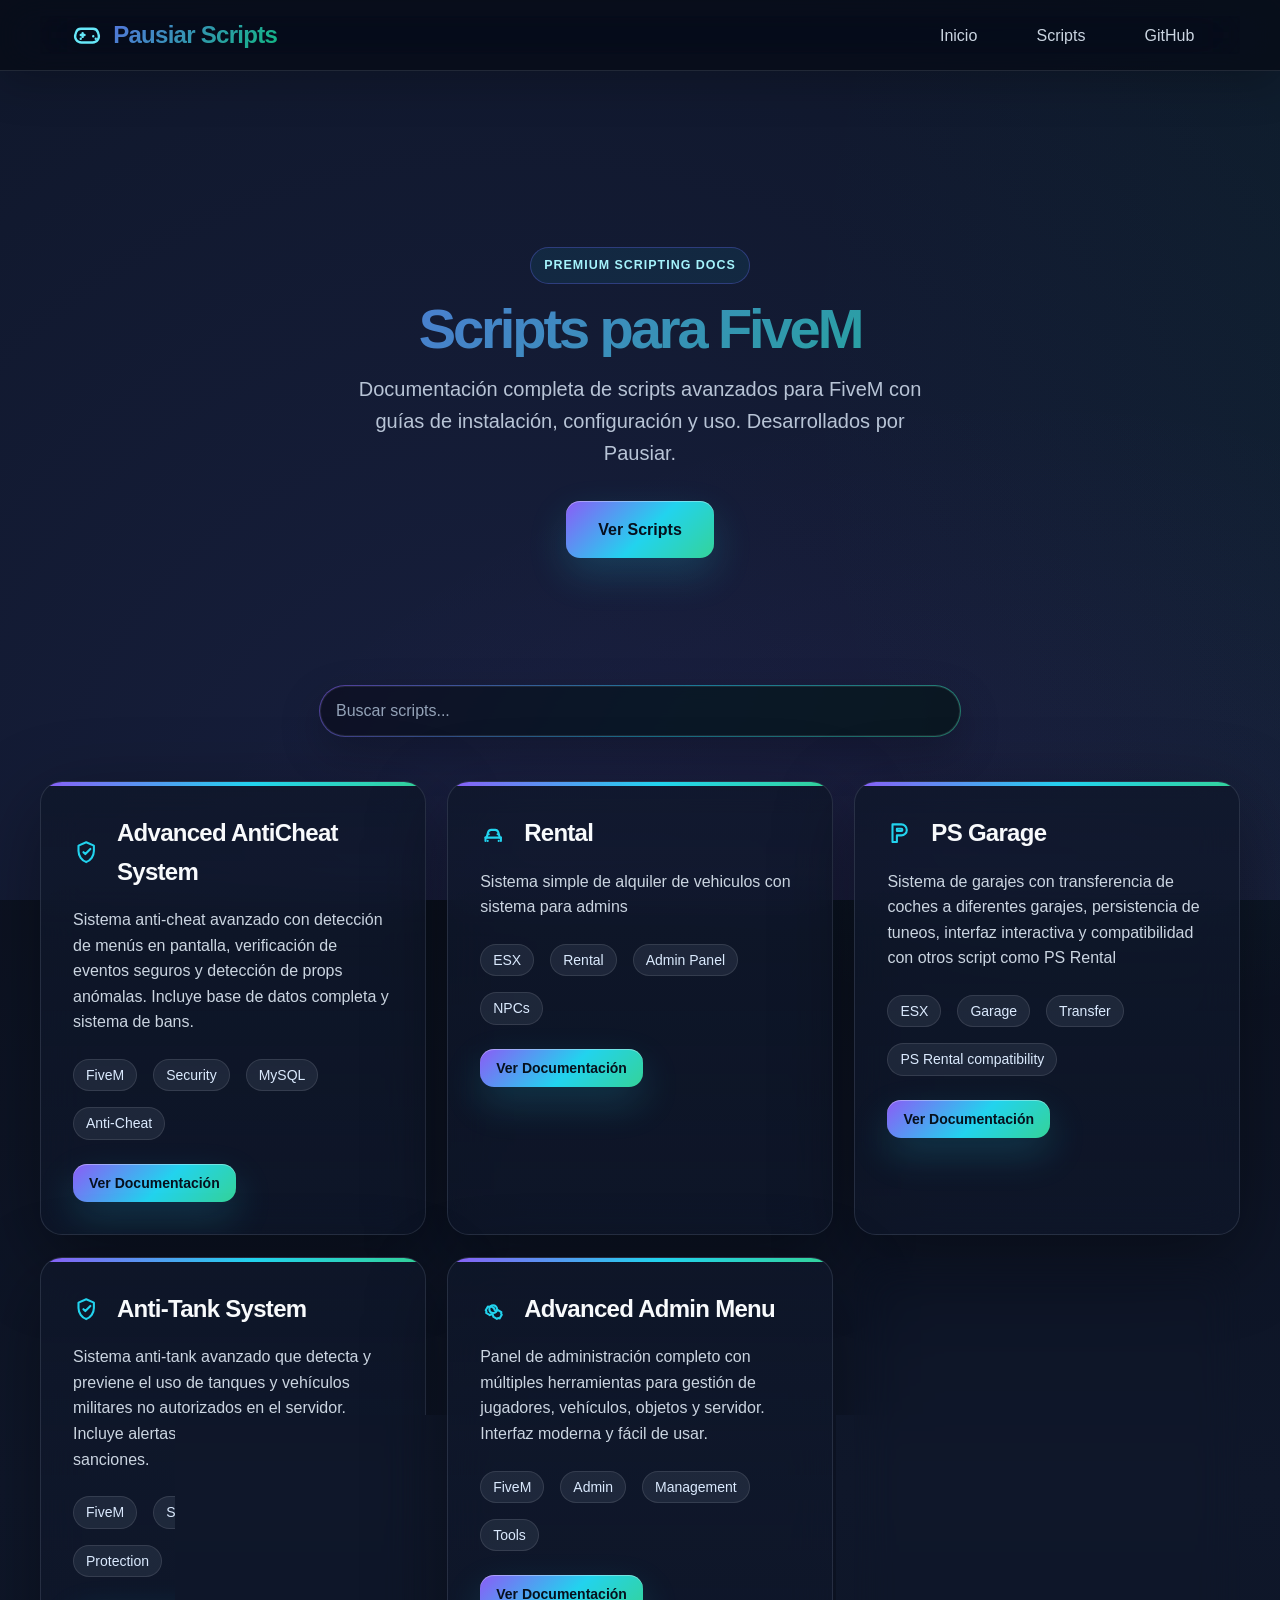
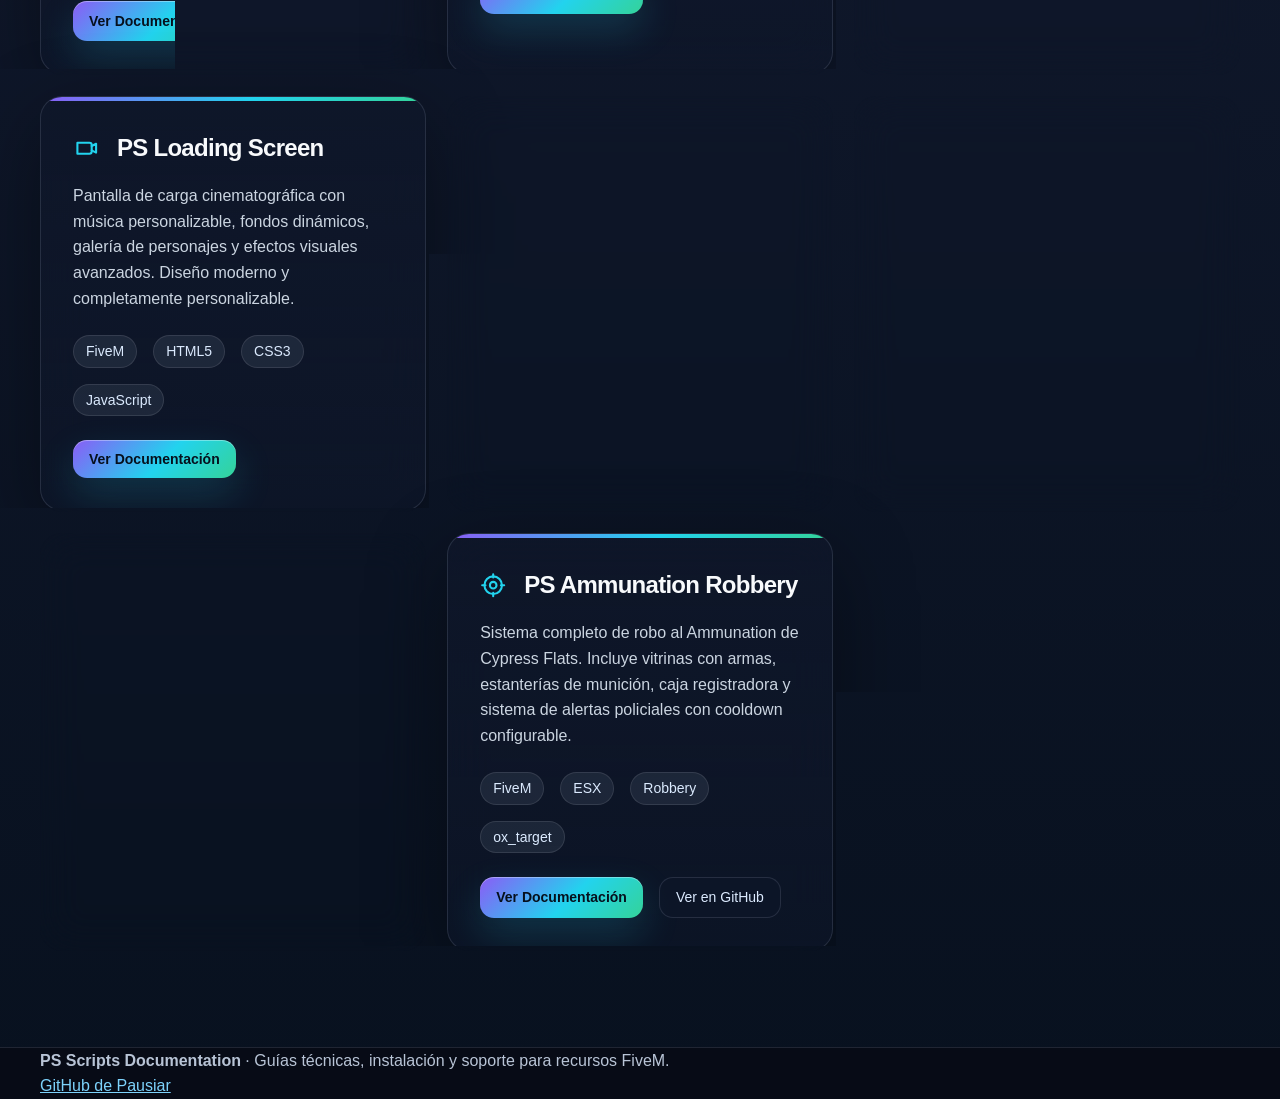
==== commit f4c23ecd: "fix: replace binary favicon with svg" ====
--- a/index.html
+++ b/index.html
@@ -329,13 +329,14 @@
             }
         }
     </style>
+    <link rel="stylesheet" href="assets/docs-premium.css">
 </head>
 <body>
     <div class="bg-animation"></div>
     
     <header class="header">
         <nav class="nav">
-            <div class="logo">🎮 Pausiar Scripts</div>
+            <div class="logo"><svg class="icon icon-inline" aria-hidden="true"><use href="assets/icons.svg#gamepad"></use></svg> Pausiar Scripts</div>
             <ul class="nav-links">
                 <li><a href="#inicio">Inicio</a></li>
                 <li><a href="#scripts">Scripts</a></li>
@@ -359,7 +360,7 @@
             <section class="scripts-grid" id="scripts">
                 <!-- Advanced AntiCheat -->
                 <div class="script-card" data-tags="fivem anticheat security lua">
-                    <h3>🛡️ Advanced AntiCheat System</h3>
+                    <h3><svg class="icon icon-inline" aria-hidden="true"><use href="assets/icons.svg#shield"></use></svg> Advanced AntiCheat System</h3>
                     <p>Sistema anti-cheat avanzado con detección de menús en pantalla, verificación de eventos seguros y detección de props anómalas. Incluye base de datos completa y sistema de bans.</p>
                     <div class="script-meta">
                         <span class="tag">FiveM</span>
@@ -374,7 +375,7 @@
 
                  <!-- Vehicle Rental -->
                 <div class="script-card" data-tags="fivem esx heist robbery police">
-                    <h3>🚗 Rental </h3>
+                    <h3><svg class="icon icon-inline" aria-hidden="true"><use href="assets/icons.svg#car"></use></svg> Rental </h3>
                     <p>Sistema simple de alquiler de vehiculos con sistema para admins</p>
                     <div class="script-meta">
                         <span class="tag">ESX</span>
@@ -389,7 +390,7 @@
 
                 <!-- Garage -->
                 <div class="script-card" data-tags="fivem esx heist robbery police">
-                    <h3>🅿️ PS Garage </h3>
+                    <h3><svg class="icon icon-inline" aria-hidden="true"><use href="assets/icons.svg#parking"></use></svg> PS Garage </h3>
                     <p>Sistema de garajes con transferencia de coches a diferentes garajes, persistencia de tuneos, interfaz interactiva y compatibilidad con otros script como PS Rental</p>
                     <div class="script-meta">
                         <span class="tag">ESX</span>
@@ -404,7 +405,7 @@
 
                 <!-- Anti-Tank System -->
                 <div class="script-card" data-tags="fivem anticheat tank security">
-                    <h3>🛡️ Anti-Tank System</h3>
+                    <h3><svg class="icon icon-inline" aria-hidden="true"><use href="assets/icons.svg#shield"></use></svg> Anti-Tank System</h3>
                     <p>Sistema anti-tank avanzado que detecta y previene el uso de tanques y vehículos militares no autorizados en el servidor. Incluye alertas automáticas y sistema de sanciones.</p>
                     <div class="script-meta">
                         <span class="tag">FiveM</span>
@@ -420,7 +421,7 @@
 
                 <!-- Admin Menu -->
                 <div class="script-card" data-tags="fivem admin menu management">
-                    <h3>⚙️ Advanced Admin Menu</h3>
+                    <h3><svg class="icon icon-inline" aria-hidden="true"><use href="assets/icons.svg#settings"></use></svg> Advanced Admin Menu</h3>
                     <p>Panel de administración completo con múltiples herramientas para gestión de jugadores, vehículos, objetos y servidor. Interfaz moderna y fácil de usar.</p>
                     <div class="script-meta">
                         <span class="tag">FiveM</span>
@@ -435,7 +436,7 @@
 
                 <!-- Sistema de Carreras P2P -->
                 <div class="script-card" data-tags="fivem carreras racing esx lua mysql">
-                    <h3>🏁 Sistema de Carreras P2P</h3>
+                    <h3><svg class="icon icon-inline" aria-hidden="true"><use href="assets/icons.svg#flag"></use></svg> Sistema de Carreras P2P</h3>
                     <p>Sistema completo de carreras punto a punto con creación dinámica de rutas, sistema de apuestas, estadísticas de jugadores y HUD en tiempo real. Compatible con ESX Legacy.</p>
                     <div class="script-meta">
                         <span class="tag">FiveM</span>
@@ -450,7 +451,7 @@
 
                 <!-- Loading Screen -->
                 <div class="script-card" data-tags="fivem loading screen ui html css javascript">
-                    <h3>🎬 PS Loading Screen</h3>
+                    <h3><svg class="icon icon-inline" aria-hidden="true"><use href="assets/icons.svg#video"></use></svg> PS Loading Screen</h3>
                     <p>Pantalla de carga cinematográfica con música personalizable, fondos dinámicos, galería de personajes y efectos visuales avanzados. Diseño moderno y completamente personalizable.</p>
                     <div class="script-meta">
                         <span class="tag">FiveM</span>
@@ -465,7 +466,7 @@
 
                 <!-- Anti-PG System -->
                 <div class="script-card" data-tags="fivem antipg powergaming security anticheat protection">
-                    <h3>🛡️ PS Anti-PowerGaming</h3>
+                    <h3><svg class="icon icon-inline" aria-hidden="true"><use href="assets/icons.svg#shield"></use></svg> PS Anti-PowerGaming</h3>
                     <p>Sistema anti-PowerGaming modular con 7 módulos de protección: Anti AFK Farm, Anti Bunny Jump, Anti Armor Stacking, Anti Super Punch, Anti Fall Damage, Anti Punctured Wheels y Auto /me Cacheo.</p>
                     <div class="script-meta">
                         <span class="tag">FiveM</span>
@@ -480,7 +481,7 @@
 
                 <!-- Car Crash System -->
                 <div class="script-card" data-tags="fivem carcrash collision damage realistic vehicle">
-                    <h3>💥 PS Car Crash</h3>
+                    <h3><svg class="icon icon-inline" aria-hidden="true"><use href="assets/icons.svg#bolt"></use></svg> PS Car Crash</h3>
                     <p>Sistema realista de daños y efectos en colisiones vehiculares. Añade efectos visuales, desorientación, sacudida de cámara y daños progresivos según la velocidad del impacto.</p>
                     <div class="script-meta">
                         <span class="tag">FiveM</span>
@@ -495,7 +496,7 @@
 
                 <!-- Pause Menu -->
                 <div class="script-card" data-tags="fivem pausemenu menu ui nui interface hud">
-                    <h3>⏸️ PS Pause Menu</h3>
+                    <h3><svg class="icon icon-inline" aria-hidden="true"><use href="assets/icons.svg#pause"></use></svg> PS Pause Menu</h3>
                     <p>Menú de pausa moderno y personalizable con información del jugador en tiempo real, mapa integrado, configuración rápida y enlaces a recursos del servidor. Diseño responsive y elegante.</p>
                     <div class="script-meta">
                         <span class="tag">FiveM</span>
@@ -510,7 +511,7 @@
 
                 <!-- Ammunation Robbery -->
                 <div class="script-card" data-tags="fivem esx heist robbery ammunation police lua">
-                    <h3>🔫 PS Ammunation Robbery</h3>
+                    <h3><svg class="icon icon-inline" aria-hidden="true"><use href="assets/icons.svg#target"></use></svg> PS Ammunation Robbery</h3>
                     <p>Sistema completo de robo al Ammunation de Cypress Flats. Incluye vitrinas con armas, estanterías de munición, caja registradora y sistema de alertas policiales con cooldown configurable.</p>
                     <div class="script-meta">
                         <span class="tag">FiveM</span>
@@ -526,6 +527,13 @@
             </section>
         </div>
     </main>
+
+    <footer class="footer index-footer">
+        <div class="container">
+            <p><strong>PS Scripts Documentation</strong> · Guías técnicas, instalación y soporte para recursos FiveM.</p>
+            <p><a href="https://github.com/Pausiar">GitHub de Pausiar</a></p>
+        </div>
+    </footer>
 
     <script>
         // Función de búsqueda
--- a/assets/docs-premium.css
+++ b/assets/docs-premium.css
@@ -0,0 +1 @@
+:root{--ps-bg:#070b15;--ps-surface:rgba(15,23,42,.76);--ps-surface-strong:rgba(17,24,39,.94);--ps-border:rgba(148,163,184,.18);--ps-border-strong:rgba(99,102,241,.34);--ps-text:#f8fafc;--ps-muted:#b8c4d6;--ps-dim:#8291a8;--ps-primary:#7c3aed;--ps-accent:#22d3ee;--ps-success:#34d399;--ps-warning:#fbbf24;--ps-danger:#fb7185;--ps-gradient:linear-gradient(135deg,#8b5cf6 0%,#22d3ee 55%,#34d399 100%);--ps-shadow:0 24px 80px rgba(0,0,0,.38);--ps-radius:22px}html{scroll-behavior:smooth}body{background:radial-gradient(circle at 10% -10%,rgba(124,58,237,.24),transparent 34%),radial-gradient(circle at 85% 5%,rgba(34,211,238,.18),transparent 32%),linear-gradient(180deg,#070b15 0%,#0f172a 55%,#08111f 100%)!important;color:var(--ps-text)!important}body::before{content:"";position:fixed;inset:0;pointer-events:none;z-index:-1;background-image:linear-gradient(rgba(255,255,255,.035) 1px,transparent 1px),linear-gradient(90deg,rgba(255,255,255,.035) 1px,transparent 1px);background-size:42px 42px;mask-image:linear-gradient(to bottom,rgba(0,0,0,.5),transparent 78%)}a{color:#7dd3fc}a:focus-visible,button:focus-visible,input:focus-visible,.btn:focus-visible{outline:3px solid rgba(34,211,238,.55)!important;outline-offset:3px;border-radius:12px}svg.icon{width:1.1em;height:1.1em;display:inline-block;vertical-align:-.16em;fill:none;stroke:currentColor;stroke-width:1.9;stroke-linecap:round;stroke-linejoin:round;flex:none}svg.icon-inline{margin-right:.45rem;color:var(--ps-accent)}.logo svg.icon,.navbar-brand svg.icon{width:1.25em;height:1.25em;margin-right:.55rem;color:#67e8f9}.header,.navbar,.nav{backdrop-filter:blur(22px) saturate(140%)!important}.header,.navbar.fixed-top{background:rgba(7,11,21,.78)!important;border-bottom:1px solid var(--ps-border)!important;box-shadow:0 12px 44px rgba(0,0,0,.22)!important}.nav,.navbar .container{gap:1rem}.logo,.navbar-brand{display:inline-flex!important;align-items:center;gap:.15rem;font-weight:850!important;letter-spacing:-.03em}.nav-links a,.navbar-nav .nav-link{border-radius:999px;padding:.55rem .85rem!important;transition:background .2s ease,color .2s ease,transform .2s ease}.nav-links a:hover,.navbar-nav .nav-link:hover{background:rgba(148,163,184,.12);color:#fff!important;transform:translateY(-1px)}.main,.container{position:relative}.hero,.header:not(.fixed-top){position:relative}.hero::before{content:"Premium scripting docs";display:inline-flex;margin-bottom:1rem;padding:.45rem .8rem;border:1px solid var(--ps-border-strong);border-radius:999px;background:rgba(34,211,238,.08);color:#a5f3fc;font-weight:750;font-size:.78rem;letter-spacing:.08em;text-transform:uppercase}.hero h1,.header h1{letter-spacing:-.055em;line-height:1.02}.hero p,.header p{color:var(--ps-muted)!important}.cta-button,.btn-primary,.btn.btn-primary{display:inline-flex;align-items:center;justify-content:center;gap:.5rem;background:var(--ps-gradient)!important;color:#06101d!important;border:0!important;border-radius:14px!important;font-weight:800!important;box-shadow:0 16px 38px rgba(34,211,238,.18),inset 0 1px rgba(255,255,255,.35)!important;transition:transform .2s ease,box-shadow .2s ease,filter .2s ease!important}.cta-button:hover,.btn-primary:hover,.btn.btn-primary:hover{transform:translateY(-2px)!important;filter:saturate(1.08);box-shadow:0 22px 50px rgba(124,58,237,.28)!important}.btn-secondary,.btn.btn-secondary{display:inline-flex;align-items:center;justify-content:center;gap:.5rem;border:1px solid var(--ps-border)!important;background:rgba(15,23,42,.58)!important;color:#dbeafe!important;border-radius:14px!important}.search-container{position:relative;max-width:640px;margin:0 auto 2.8rem!important}.search-container::before{content:"";position:absolute;inset:-1px;border-radius:999px;background:var(--ps-gradient);opacity:.55;z-index:-1}.search-box{max-width:none!important;border:0!important;border-radius:999px!important;background:rgba(8,13,26,.9)!important;box-shadow:inset 0 0 0 1px rgba(255,255,255,.08),0 16px 44px rgba(0,0,0,.24)!important}.scripts-grid,.features-grid{gap:1.35rem!important}.script-card,.feature-card,.content-section,.installation-steps,.code-block,.card,.quick-start,.tech-stack,.showcase-section{background:linear-gradient(180deg,rgba(15,23,42,.82),rgba(15,23,42,.56))!important;border:1px solid var(--ps-border)!important;border-radius:var(--ps-radius)!important;box-shadow:var(--ps-shadow)!important}.script-card,.feature-card,.content-section,.card{transition:border-color .2s ease,transform .2s ease,box-shadow .2s ease}.script-card:hover,.feature-card:hover,.card:hover{transform:translateY(-5px)!important;border-color:var(--ps-border-strong)!important;box-shadow:0 30px 90px rgba(0,0,0,.45)!important}.script-card::before,.feature-card::before,.content-section::before{background:var(--ps-gradient)!important}.script-card h3,.feature-card h3,.content-section h2{display:flex;align-items:center;gap:.65rem;letter-spacing:-.03em}.tag,.badge,.tech-item{border:1px solid rgba(255,255,255,.1)!important;background:rgba(148,163,184,.12)!important;color:#dbeafe!important;border-radius:999px!important}.feature-icon,.step-number,.icon-box,.icon{color:var(--ps-accent)}.feature-icon,.step-number,.tech-item .icon,.icon-box{display:inline-flex!important;align-items:center!important;justify-content:center!important;background:linear-gradient(135deg,rgba(124,58,237,.18),rgba(34,211,238,.14))!important;border:1px solid rgba(125,211,252,.22)!important;border-radius:16px!important;box-shadow:inset 0 1px rgba(255,255,255,.08)}.feature-icon svg.icon,.step-number svg.icon,.icon-box svg.icon{width:1.45rem;height:1.45rem;margin:0}.feature-list li::before{content:""!important;width:.82rem;height:.82rem;top:.55rem;background:var(--ps-success);border-radius:999px;box-shadow:0 0 0 4px rgba(52,211,153,.12)}pre,code,.code-block{font-family:"SFMono-Regular",Consolas,"Liberation Mono",monospace!important}.code-block,pre{background:linear-gradient(180deg,rgba(2,6,23,.94),rgba(15,23,42,.92))!important;border-color:rgba(125,211,252,.18)!important;overflow-x:auto!important}.code-block::before,pre::before{content:"terminal";display:block;color:#67e8f9;text-transform:uppercase;letter-spacing:.12em;font-size:.68rem;font-weight:800;margin-bottom:.65rem}.alert,.info-box,.warning-box,.note{border-radius:18px!important;border:1px solid rgba(125,211,252,.2)!important;background:rgba(14,165,233,.08)!important}table{width:100%;border-collapse:separate!important;border-spacing:0;overflow:hidden;border-radius:16px;border:1px solid var(--ps-border)}th{background:rgba(124,58,237,.18)!important;color:#fff!important}td,th{padding:.85rem 1rem!important;border-color:rgba(148,163,184,.14)!important}footer,.footer{background:rgba(7,11,21,.86)!important;border-top:1px solid var(--ps-border)!important;color:var(--ps-muted)!important}@media (max-width:768px){.main{padding:1rem!important}.hero{padding:3rem 0!important}.hero h1,.header h1{font-size:clamp(2.1rem,12vw,3rem)!important}.scripts-grid,.features-grid{grid-template-columns:1fr!important}.script-card,.feature-card,.content-section,.quick-start{padding:1.25rem!important}.script-actions,.badges{width:100%}.btn,.cta-button{width:100%;min-height:44px}.nav{padding:0 1rem!important}.container{padding-left:1rem!important;padding-right:1rem!important}}@media (prefers-reduced-motion:reduce){*,*::before,*::after{animation:none!important;transition:none!important;scroll-behavior:auto!important}}
